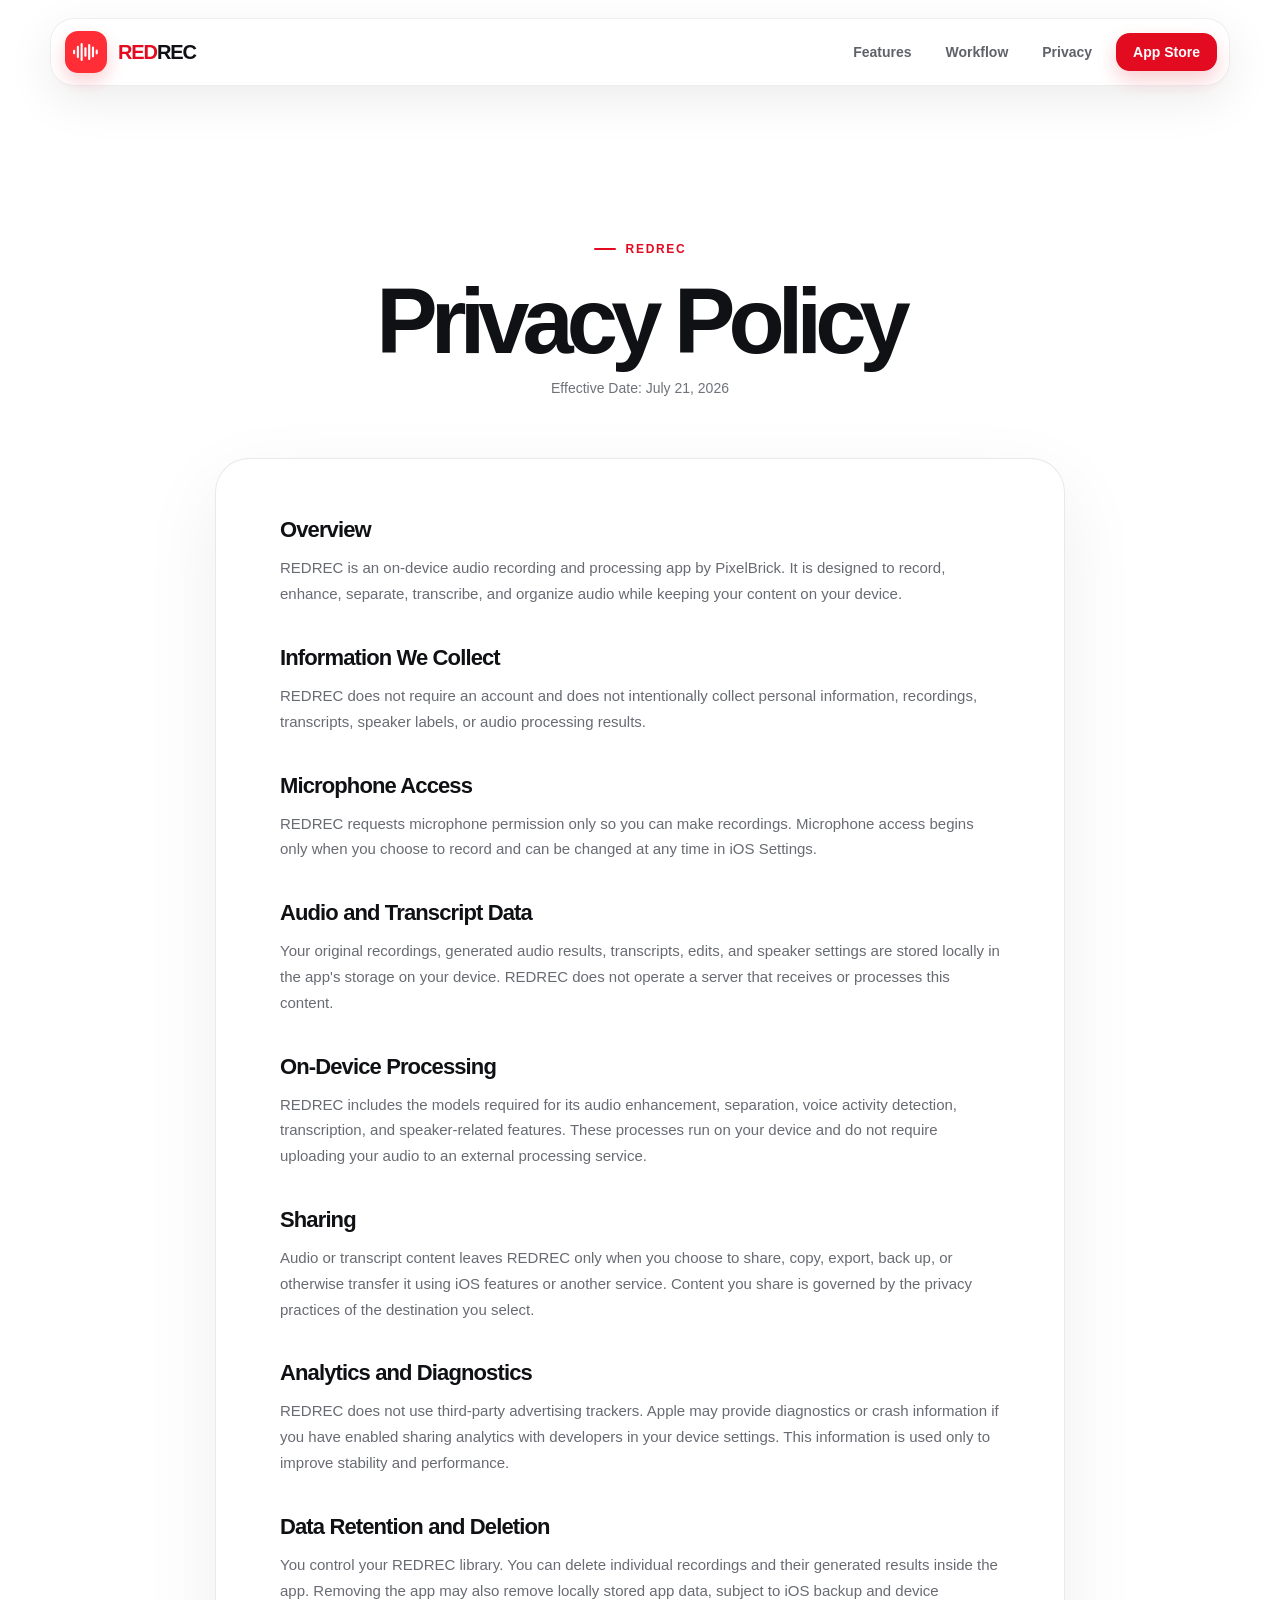
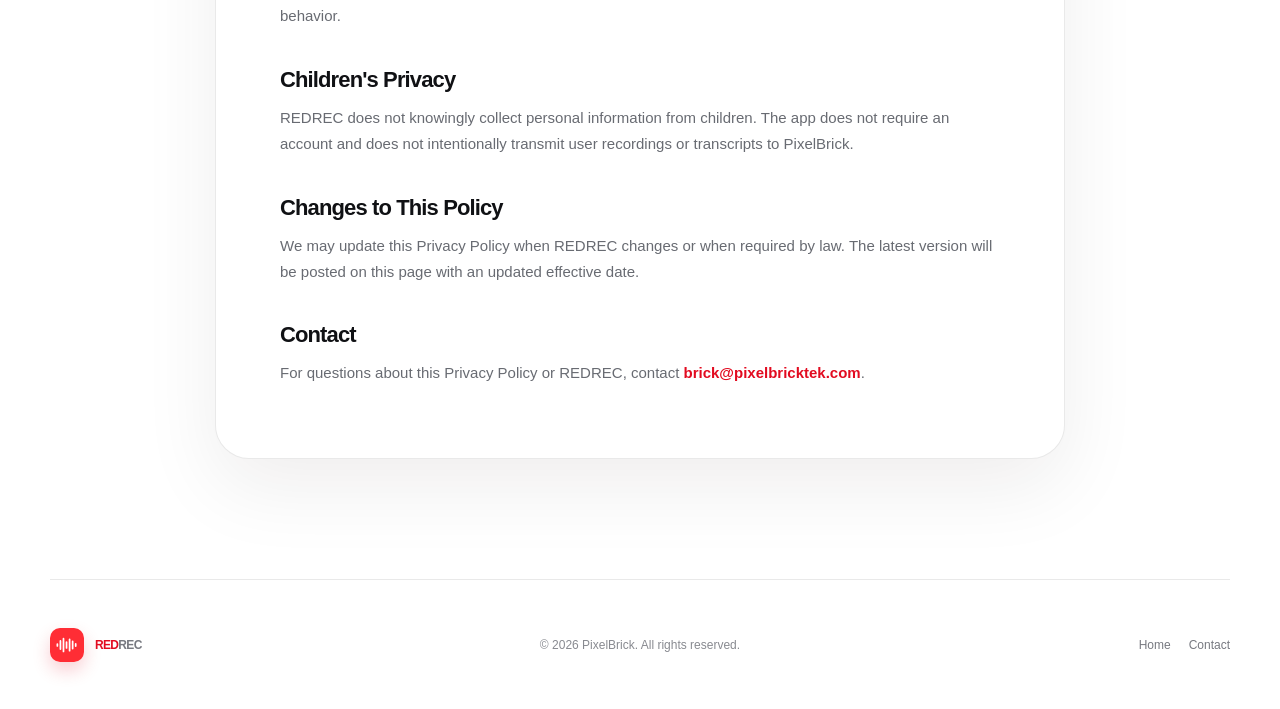
==== privacy.html @ f04cec17 "Create privacy.html" ====
<!doctype html>
<html lang="en">
<head>
  <meta charset="utf-8">
  <meta name="viewport" content="width=device-width, initial-scale=1">
  <title>Privacy Policy — REDREC</title>
  <meta name="description" content="Privacy Policy for REDREC by PixelBrick.">
  <meta name="theme-color" content="#e20b20">
  <link rel="icon" href="./redrec-icon.svg" type="image/svg+xml">
  <link rel="apple-touch-icon" href="./redrec-icon.svg">
  <link rel="stylesheet" href="./styles.css">
</head>
<body>
  <header class="site-header">
    <a class="brand" href="./index.html" aria-label="REDREC home"><img src="./redrec-icon.svg" alt=""><span><b>RED</b>REC</span></a>
    <button class="menu-toggle" type="button" data-menu-toggle aria-label="Open menu" aria-expanded="false"><i></i><i></i></button>
    <nav data-navigation aria-label="Main navigation">
      <a href="./index.html#features">Features</a><a href="./index.html#workflow">Workflow</a><a href="./privacy.html">Privacy</a><a class="nav-cta" href="./index.html#download">App Store</a>
    </nav>
  </header>

  <main class="policy-page">
    <section class="policy-hero section-frame">
      <p class="eyebrow"><span></span> REDREC</p><h1>Privacy Policy</h1><p>Effective Date: July 21, 2026</p>
    </section>
    <section class="policy-card section-frame">
      <h2>Overview</h2>
      <p>REDREC is an on-device audio recording and processing app by PixelBrick. It is designed to record, enhance, separate, transcribe, and organize audio while keeping your content on your device.</p>
      <h2>Information We Collect</h2>
      <p>REDREC does not require an account and does not intentionally collect personal information, recordings, transcripts, speaker labels, or audio processing results.</p>
      <h2>Microphone Access</h2>
      <p>REDREC requests microphone permission only so you can make recordings. Microphone access begins only when you choose to record and can be changed at any time in iOS Settings.</p>
      <h2>Audio and Transcript Data</h2>
      <p>Your original recordings, generated audio results, transcripts, edits, and speaker settings are stored locally in the app&apos;s storage on your device. REDREC does not operate a server that receives or processes this content.</p>
      <h2>On-Device Processing</h2>
      <p>REDREC includes the models required for its audio enhancement, separation, voice activity detection, transcription, and speaker-related features. These processes run on your device and do not require uploading your audio to an external processing service.</p>
      <h2>Sharing</h2>
      <p>Audio or transcript content leaves REDREC only when you choose to share, copy, export, back up, or otherwise transfer it using iOS features or another service. Content you share is governed by the privacy practices of the destination you select.</p>
      <h2>Analytics and Diagnostics</h2>
      <p>REDREC does not use third-party advertising trackers. Apple may provide diagnostics or crash information if you have enabled sharing analytics with developers in your device settings. This information is used only to improve stability and performance.</p>
      <h2>Data Retention and Deletion</h2>
      <p>You control your REDREC library. You can delete individual recordings and their generated results inside the app. Removing the app may also remove locally stored app data, subject to iOS backup and device behavior.</p>
      <h2>Children&apos;s Privacy</h2>
      <p>REDREC does not knowingly collect personal information from children. The app does not require an account and does not intentionally transmit user recordings or transcripts to PixelBrick.</p>
      <h2>Changes to This Policy</h2>
      <p>We may update this Privacy Policy when REDREC changes or when required by law. The latest version will be posted on this page with an updated effective date.</p>
      <h2>Contact</h2>
      <p>For questions about this Privacy Policy or REDREC, contact <a href="mailto:brick@pixelbricktek.com">brick@pixelbricktek.com</a>.</p>
    </section>
  </main>

  <footer class="site-footer section-frame">
    <a class="footer-brand" href="./index.html"><img src="./redrec-icon.svg" alt=""><span><b>RED</b>REC</span></a>
    <span>© 2026 PixelBrick. All rights reserved.</span>
    <div><a href="./index.html">Home</a><button type="button" data-contact-toggle>Contact</button></div>
  </footer>
  <div class="contact-popover" data-contact-popover aria-live="polite"><strong>Contact</strong><button type="button" data-copy-email>brick@pixelbricktek.com</button><span data-copy-state>Tap to copy</span></div>
  <script src="./script.js" defer></script>
</body>
</html>
---- styles.css ----
:root {
  --red: #e20b20;
  --red-bright: #f1122a;
  --red-deep: #b90618;
  --red-soft: #fff0f2;
  --ink: #101114;
  --muted: #6f7279;
  --line: rgba(16, 17, 20, 0.09);
  --surface: #f7f7f8;
  --white: #ffffff;
  --shadow: 0 30px 80px rgba(30, 14, 16, 0.13);
  --font-geist-sans: -apple-system;
  --font-geist-mono: ui-monospace;
}

* {
  box-sizing: border-box;
}

html {
  scroll-behavior: smooth;
  scroll-padding-top: 120px;
  background: var(--white);
}

body {
  margin: 0;
  min-height: 100vh;
  overflow-x: hidden;
  color: var(--ink);
  background: var(--white);
  font-family: var(--font-geist-sans), -apple-system, BlinkMacSystemFont, "Segoe UI", sans-serif;
  -webkit-font-smoothing: antialiased;
  text-rendering: optimizeLegibility;
}

button,
a {
  -webkit-tap-highlight-color: transparent;
}

button {
  font: inherit;
}

a {
  color: inherit;
}

img {
  display: block;
  max-width: 100%;
}

::selection {
  color: var(--white);
  background: var(--red);
}

:focus-visible {
  outline: 3px solid rgba(226, 11, 32, 0.28);
  outline-offset: 4px;
}

.section-frame {
  width: min(1180px, calc(100% - 48px));
  margin-inline: auto;
}

.site-header {
  position: sticky;
  top: 18px;
  z-index: 50;
  width: min(1180px, calc(100% - 48px));
  min-height: 68px;
  margin: 18px auto 0;
  padding: 10px 12px 10px 14px;
  display: flex;
  align-items: center;
  justify-content: space-between;
  gap: 24px;
  border: 1px solid rgba(16, 17, 20, 0.07);
  border-radius: 24px;
  background: rgba(255, 255, 255, 0.86);
  box-shadow: 0 14px 48px rgba(28, 16, 18, 0.08);
  backdrop-filter: blur(22px) saturate(160%);
}

.brand,
.footer-brand {
  display: inline-flex;
  align-items: center;
  gap: 11px;
  color: var(--ink);
  font-size: 20px;
  font-weight: 820;
  letter-spacing: -0.055em;
  text-decoration: none;
}

.brand img,
.footer-brand img {
  width: 42px;
  height: 42px;
  border-radius: 13px;
  box-shadow: 0 8px 18px rgba(226, 11, 32, 0.2);
}

.brand b,
.footer-brand b {
  color: var(--red);
}

.site-header nav {
  display: flex;
  align-items: center;
  gap: 4px;
}

.site-header nav a {
  padding: 11px 15px;
  color: #5f6269;
  border-radius: 14px;
  font-size: 14px;
  font-weight: 680;
  text-decoration: none;
  transition: color 180ms ease, background 180ms ease, transform 180ms ease;
}

.site-header nav a:hover {
  color: var(--ink);
  background: var(--surface);
}

.site-header nav .nav-cta {
  margin-left: 5px;
  padding-inline: 17px;
  color: var(--white);
  background: var(--red);
  box-shadow: 0 9px 20px rgba(226, 11, 32, 0.2);
}

.site-header nav .nav-cta:hover {
  color: var(--white);
  background: var(--red-deep);
  transform: translateY(-1px);
}

.menu-toggle {
  display: none;
  width: 44px;
  height: 44px;
  padding: 0;
  align-items: center;
  justify-content: center;
  flex-direction: column;
  gap: 6px;
  border: 0;
  border-radius: 14px;
  background: var(--surface);
  cursor: pointer;
}

.menu-toggle i {
  width: 18px;
  height: 2px;
  border-radius: 999px;
  background: var(--ink);
  transition: transform 180ms ease;
}

.menu-toggle.is-open i:first-child {
  transform: translateY(4px) rotate(45deg);
}

.menu-toggle.is-open i:last-child {
  transform: translateY(-4px) rotate(-45deg);
}

.hero {
  min-height: 760px;
  padding: 76px 0 58px;
  display: grid;
  grid-template-columns: minmax(0, 0.9fr) minmax(520px, 1.1fr);
  align-items: center;
  gap: 50px;
}

.hero-copy {
  position: relative;
  z-index: 2;
}

.eyebrow {
  margin: 0;
  display: flex;
  align-items: center;
  gap: 10px;
  color: var(--red);
  font-size: 12px;
  font-weight: 820;
  letter-spacing: 0.14em;
  text-transform: uppercase;
}

.eyebrow > span {
  width: 22px;
  height: 2px;
  border-radius: 999px;
  background: currentColor;
}

.hero h1 {
  max-width: 620px;
  margin: 24px 0 26px;
  font-size: clamp(61px, 7vw, 98px);
  line-height: 0.9;
  letter-spacing: -0.082em;
  font-weight: 830;
}

.hero h1 span {
  display: block;
  color: var(--red);
}

.hero-lead {
  max-width: 570px;
  margin: 0;
  color: var(--muted);
  font-size: clamp(19px, 2vw, 23px);
  line-height: 1.46;
  letter-spacing: -0.035em;
}

.hero-actions {
  margin-top: 34px;
  display: flex;
  flex-wrap: wrap;
  gap: 10px;
}

.button {
  min-height: 52px;
  padding: 0 22px;
  display: inline-flex;
  align-items: center;
  justify-content: center;
  border-radius: 16px;
  font-size: 14px;
  font-weight: 760;
  text-decoration: none;
  transition: transform 180ms ease, box-shadow 180ms ease, background 180ms ease;
}

.button:hover {
  transform: translateY(-2px);
}

.button-primary {
  color: var(--white);
  background: var(--red);
  box-shadow: 0 16px 30px rgba(226, 11, 32, 0.23);
}

.button-primary:hover {
  background: var(--red-deep);
  box-shadow: 0 18px 34px rgba(185, 6, 24, 0.26);
}

.button-quiet {
  color: var(--ink);
  border: 1px solid var(--line);
  background: var(--white);
  box-shadow: 0 10px 25px rgba(15, 11, 12, 0.05);
}

.hero-notes {
  margin-top: 26px;
  display: flex;
  align-items: center;
  flex-wrap: wrap;
  gap: 8px 18px;
  color: #85888f;
  font-size: 12px;
  font-weight: 620;
}

.hero-notes span {
  position: relative;
}

.hero-notes span:not(:last-child)::after {
  content: "";
  position: absolute;
  top: 50%;
  right: -10px;
  width: 3px;
  height: 3px;
  border-radius: 50%;
  background: #c5c6ca;
}

.hero-product {
  position: relative;
  min-height: 630px;
  display: grid;
  place-items: center;
}

.red-orbit {
  position: absolute;
  border-radius: 50%;
  pointer-events: none;
}

.red-orbit-one {
  width: 440px;
  height: 440px;
  right: -60px;
  top: 62px;
  background: var(--red);
  box-shadow: 0 35px 90px rgba(226, 11, 32, 0.22);
}

.red-orbit-two {
  width: 180px;
  height: 180px;
  left: -8px;
  bottom: 12px;
  border: 32px solid var(--red-soft);
}

.workspace-card {
  position: relative;
  z-index: 2;
  width: min(100%, 590px);
  padding: 22px;
  border: 1px solid rgba(16, 17, 20, 0.07);
  border-radius: 34px;
  background: rgba(255, 255, 255, 0.96);
  box-shadow: var(--shadow);
  transform: rotate(1.2deg);
  animation: workspace-float 7s ease-in-out infinite;
}

.workspace-topbar,
.workspace-brand,
.transcript-heading,
.wave-meta {
  display: flex;
  align-items: center;
  justify-content: space-between;
}

.workspace-brand {
  justify-content: flex-start;
  gap: 11px;
}

.workspace-brand img {
  width: 44px;
  height: 44px;
  border-radius: 13px;
}

.workspace-brand div {
  display: grid;
  gap: 2px;
}

.workspace-brand strong {
  font-size: 14px;
  letter-spacing: -0.025em;
}

.workspace-brand span {
  color: #97999f;
  font-size: 10px;
}

.processing-pill {
  min-height: 30px;
  padding: 0 11px;
  display: inline-flex;
  align-items: center;
  gap: 7px;
  color: var(--red-deep);
  border-radius: 999px;
  background: var(--red-soft);
  font-size: 10px;
  font-weight: 740;
}

.processing-pill i {
  width: 6px;
  height: 6px;
  border-radius: 50%;
  background: var(--red);
  box-shadow: 0 0 0 4px rgba(226, 11, 32, 0.09);
}

.track-tabs {
  margin: 20px -4px 14px;
  padding: 4px;
  display: flex;
  gap: 3px;
  overflow: hidden;
  border-radius: 12px;
  background: #f3f3f4;
}

.track-tabs span {
  flex: 1;
  min-width: max-content;
  padding: 8px 9px;
  color: #86888e;
  border-radius: 9px;
  text-align: center;
  font-size: 9px;
  font-weight: 680;
}

.track-tabs .active {
  color: var(--red);
  background: var(--white);
  box-shadow: 0 3px 10px rgba(21, 14, 15, 0.07);
}

.wave-panel {
  position: relative;
  padding: 18px 16px 12px;
  overflow: hidden;
  border: 1px solid #eeeeef;
  border-radius: 20px;
  background: #fafafa;
}

.wave-timeline {
  height: 116px;
  display: flex;
  align-items: center;
  gap: 4px;
}

.wave-timeline > i {
  flex: 1;
  height: var(--bar-height);
  min-height: 6px;
  border-radius: 999px;
  background: linear-gradient(180deg, var(--red-bright), var(--red-deep));
  opacity: 0.78;
  transform-origin: center;
  animation: wave-breathe 2.8s ease-in-out var(--delay) infinite alternate;
}

.play-line {
  position: absolute;
  top: 14px;
  bottom: 47px;
  left: 38%;
  width: 2px;
  border-radius: 99px;
  background: var(--red);
  box-shadow: 0 0 0 3px rgba(226, 11, 32, 0.08);
}

.wave-meta {
  margin-top: 8px;
  color: #9b9ca1;
  font-family: var(--font-geist-mono), monospace;
  font-size: 9px;
}

.wave-meta .preview-play {
  position: relative;
  width: 34px;
  height: 34px;
  padding: 0;
  display: grid;
  place-items: center;
  border: 0;
  border-radius: 50%;
  color: var(--white);
  background: var(--red);
  box-shadow: 0 8px 16px rgba(226, 11, 32, 0.2);
}

.wave-meta .preview-play i {
  width: 0;
  height: 0;
  margin-left: 2px;
  border-top: 5px solid transparent;
  border-bottom: 5px solid transparent;
  border-left: 8px solid var(--white);
}

.transcript-preview {
  margin-top: 14px;
  padding: 16px;
  border-radius: 20px;
  background: #f7f7f8;
}

.transcript-heading {
  margin-bottom: 11px;
}

.transcript-heading strong {
  font-size: 12px;
}

.transcript-heading span {
  padding: 5px 8px;
  color: var(--red);
  border-radius: 7px;
  background: var(--red-soft);
  font-size: 8px;
  font-weight: 720;
}

.speech-row {
  padding: 11px;
  display: flex;
  gap: 9px;
  border: 1px solid transparent;
  border-radius: 13px;
  background: var(--white);
}

.speech-row + .speech-row {
  margin-top: 7px;
}

.speech-row.active {
  border-color: rgba(226, 11, 32, 0.35);
  box-shadow: 0 6px 18px rgba(226, 11, 32, 0.06);
}

.speaker-dot {
  flex: 0 0 auto;
  width: 7px;
  height: 7px;
  margin-top: 3px;
  border-radius: 50%;
}

.speaker-red {
  background: var(--red);
}

.speaker-coral {
  background: #ff735f;
}

.speech-row div {
  flex: 1;
}

.speech-row small {
  display: flex;
  align-items: center;
  justify-content: space-between;
  color: #777981;
  font-size: 8px;
  font-weight: 720;
}

.speech-row time {
  color: #b0b1b5;
  font-family: var(--font-geist-mono), monospace;
  font-weight: 500;
}

.speech-row p {
  margin: 5px 0 0;
  color: #303136;
  font-size: 10px;
  line-height: 1.42;
}

.trust-strip {
  min-height: 84px;
  padding: 0 26px;
  display: flex;
  align-items: center;
  justify-content: center;
  gap: 22px;
  border-top: 1px solid var(--line);
  border-bottom: 1px solid var(--line);
  color: #777980;
  font-size: 12px;
  font-weight: 660;
  letter-spacing: 0.01em;
}

.trust-strip i {
  width: 4px;
  height: 4px;
  border-radius: 50%;
  background: var(--red);
}

.feature-section {
  padding: 140px 0 148px;
}

.section-heading {
  max-width: 760px;
  margin: 0 auto 52px;
  text-align: center;
}

.section-heading .eyebrow,
.compact-heading .eyebrow {
  justify-content: center;
}

.section-heading h2,
.pipeline-copy h2,
.privacy-copy h2,
.final-cta h2 {
  margin: 22px 0 18px;
  font-size: clamp(44px, 6vw, 72px);
  line-height: 0.98;
  letter-spacing: -0.065em;
  font-weight: 810;
}

.section-heading > p:last-child,
.pipeline-copy > p:last-child,
.privacy-copy > p,
.final-cta > p {
  margin: 0;
  color: var(--muted);
  font-size: 18px;
  line-height: 1.58;
  letter-spacing: -0.024em;
}

.feature-grid {
  display: grid;
  grid-template-columns: repeat(3, minmax(0, 1fr));
  gap: 14px;
}

.feature-card {
  position: relative;
  min-height: 292px;
  padding: 30px;
  overflow: hidden;
  border: 1px solid var(--line);
  border-radius: 28px;
  background: var(--white);
  box-shadow: 0 18px 52px rgba(24, 14, 16, 0.055);
  transition: transform 220ms ease, box-shadow 220ms ease, border-color 220ms ease;
}

.feature-card:hover {
  transform: translateY(-5px);
  border-color: rgba(226, 11, 32, 0.18);
  box-shadow: 0 26px 60px rgba(30, 14, 16, 0.09);
}

.feature-number {
  width: 44px;
  height: 44px;
  display: grid;
  place-items: center;
  color: var(--red);
  border-radius: 14px;
  background: var(--red-soft);
  font-family: var(--font-geist-mono), monospace;
  font-size: 11px;
  font-weight: 760;
}

.feature-card h3 {
  margin: 38px 0 12px;
  font-size: 24px;
  line-height: 1.06;
  letter-spacing: -0.045em;
}

.feature-card p {
  margin: 0;
  color: var(--muted);
  font-size: 15px;
  line-height: 1.55;
}

.feature-line {
  position: absolute;
  right: 0;
  bottom: 0;
  left: 0;
  height: 4px;
  background: var(--red);
  transform: scaleX(0);
  transform-origin: left;
  transition: transform 300ms ease;
}

.feature-card:hover .feature-line {
  transform: scaleX(1);
}

.pipeline-section {
  position: relative;
  overflow: hidden;
  color: var(--white);
  background: var(--red);
}

.pipeline-section::before,
.pipeline-section::after {
  content: "";
  position: absolute;
  border-radius: 50%;
  pointer-events: none;
}

.pipeline-section::before {
  width: 520px;
  height: 520px;
  top: -290px;
  right: -80px;
  border: 90px solid rgba(255, 255, 255, 0.08);
}

.pipeline-section::after {
  width: 320px;
  height: 320px;
  left: -170px;
  bottom: -180px;
  background: rgba(126, 0, 14, 0.24);
}

.pipeline-inner {
  position: relative;
  z-index: 1;
  min-height: 720px;
  padding: 118px 0;
  display: grid;
  grid-template-columns: 0.88fr 1.12fr;
  align-items: center;
  gap: 82px;
}

.eyebrow-light {
  color: rgba(255, 255, 255, 0.72);
}

.pipeline-copy h2 {
  max-width: 580px;
  color: var(--white);
}

.pipeline-copy > p:last-child {
  max-width: 530px;
  color: rgba(255, 255, 255, 0.72);
}

.pipeline-list {
  border-top: 1px solid rgba(255, 255, 255, 0.22);
}

.pipeline-list article {
  padding: 28px 0;
  display: grid;
  grid-template-columns: 56px 1fr;
  gap: 24px;
  border-bottom: 1px solid rgba(255, 255, 255, 0.22);
}

.pipeline-list article > span {
  padding-top: 5px;
  color: rgba(255, 255, 255, 0.55);
  font-family: var(--font-geist-mono), monospace;
  font-size: 12px;
}

.pipeline-list h3 {
  margin: 0 0 8px;
  font-size: 24px;
  letter-spacing: -0.04em;
}

.pipeline-list p {
  margin: 0;
  color: rgba(255, 255, 255, 0.72);
  font-size: 14px;
  line-height: 1.55;
}

.privacy-section {
  min-height: 760px;
  padding: 120px 0;
  display: grid;
  grid-template-columns: 1.05fr 0.95fr;
  align-items: center;
  gap: 86px;
}

.privacy-visual {
  position: relative;
  min-height: 510px;
  display: grid;
  place-items: center;
}

.privacy-ring {
  position: absolute;
  border-radius: 50%;
}

.privacy-ring-one {
  width: 440px;
  height: 440px;
  border: 1px solid rgba(226, 11, 32, 0.16);
}

.privacy-ring-two {
  width: 320px;
  height: 320px;
  border: 44px solid var(--red-soft);
  animation: ring-pulse 5s ease-in-out infinite;
}

.privacy-core {
  position: relative;
  z-index: 2;
  width: 154px;
  height: 154px;
  padding: 15px;
  border-radius: 42px;
  background: var(--white);
  box-shadow: 0 30px 70px rgba(226, 11, 32, 0.19);
}

.privacy-core img {
  width: 100%;
  height: 100%;
  border-radius: 31px;
}

.privacy-label {
  position: absolute;
  z-index: 3;
  min-height: 38px;
  padding: 0 14px;
  display: inline-flex;
  align-items: center;
  color: var(--ink);
  border: 1px solid var(--line);
  border-radius: 13px;
  background: rgba(255, 255, 255, 0.92);
  box-shadow: 0 14px 32px rgba(31, 18, 20, 0.08);
  font-size: 11px;
  font-weight: 720;
  backdrop-filter: blur(12px);
}

.label-models {
  top: 60px;
  right: 26px;
}

.label-local {
  bottom: 72px;
  right: 54px;
}

.label-account {
  top: 174px;
  left: 10px;
}

.privacy-copy h2 {
  max-width: 520px;
}

.privacy-copy > p {
  max-width: 560px;
}

.text-link {
  margin-top: 28px;
  display: inline-flex;
  align-items: center;
  gap: 9px;
  color: var(--red);
  font-size: 14px;
  font-weight: 760;
  text-decoration: none;
}

.text-link span {
  font-size: 18px;
  transition: transform 180ms ease;
}

.text-link:hover span {
  transform: translateX(4px);
}

.result-section {
  padding: 120px 0 150px;
}

.compact-heading {
  max-width: 820px;
}

.result-stack {
  max-width: 920px;
  margin: 0 auto;
  border-top: 1px solid var(--line);
}

.result-row {
  min-height: 92px;
  padding: 18px 4px;
  display: grid;
  grid-template-columns: 48px minmax(140px, 0.55fr) 1fr 28px;
  align-items: center;
  gap: 18px;
  border-bottom: 1px solid var(--line);
  transition: padding 180ms ease, background 180ms ease;
}

.result-row:hover {
  padding-inline: 14px;
  background: #fcfcfc;
}

.result-icon {
  width: 42px;
  height: 42px;
  display: flex;
  align-items: center;
  justify-content: center;
  border-radius: 14px;
  background: var(--red-soft);
}

.result-icon i {
  width: 20px;
  height: 2px;
  border-radius: 99px;
  background: var(--red);
  box-shadow: -6px -6px 0 -0.4px var(--red), 6px 6px 0 -0.4px var(--red);
}

.result-icon-2 i { box-shadow: -6px -4px 0 -0.4px var(--red), 6px 4px 0 -0.4px var(--red); }
.result-icon-3 i { box-shadow: -5px -8px 0 -0.4px var(--red), 5px 8px 0 -0.4px var(--red); }
.result-icon-4 i { box-shadow: -7px -3px 0 -0.4px var(--red), 7px 3px 0 -0.4px var(--red); }
.result-icon-5 i { box-shadow: -4px -7px 0 -0.4px var(--red), 4px 7px 0 -0.4px var(--red); }

.result-row strong {
  font-size: 16px;
  letter-spacing: -0.025em;
}

.result-row p {
  margin: 0;
  color: var(--muted);
  font-size: 14px;
}

.result-arrow {
  color: var(--red);
  font-size: 18px;
}

.final-cta {
  position: relative;
  min-height: 600px;
  margin-bottom: 70px;
  padding: 86px 24px;
  display: flex;
  align-items: center;
  justify-content: center;
  flex-direction: column;
  overflow: hidden;
  border-radius: 44px;
  text-align: center;
  background:
    radial-gradient(circle at 50% -10%, rgba(226, 11, 32, 0.11), transparent 42%),
    #f7f7f8;
}

.final-cta::before,
.final-cta::after {
  content: "";
  position: absolute;
  border-radius: 50%;
}

.final-cta::before {
  width: 270px;
  height: 270px;
  top: -160px;
  right: 3%;
  border: 52px solid var(--red-soft);
}

.final-cta::after {
  width: 160px;
  height: 160px;
  left: 4%;
  bottom: -96px;
  background: var(--red);
}

.cta-icon {
  position: relative;
  z-index: 2;
  width: 94px;
  height: 94px;
  margin-bottom: 26px;
  padding: 9px;
  border-radius: 29px;
  background: var(--white);
  box-shadow: 0 20px 45px rgba(226, 11, 32, 0.18);
}

.cta-icon img {
  width: 100%;
  height: 100%;
  border-radius: 22px;
}

.final-cta .eyebrow,
.final-cta h2,
.final-cta > p,
.final-cta .button {
  position: relative;
  z-index: 2;
}

.final-cta .eyebrow {
  justify-content: center;
}

.final-cta h2 {
  margin-bottom: 16px;
}

.final-cta > p {
  margin-bottom: 28px;
  font-size: 16px;
}

.site-footer {
  min-height: 130px;
  padding: 30px 0;
  display: grid;
  grid-template-columns: 1fr auto 1fr;
  align-items: center;
  gap: 28px;
  border-top: 1px solid var(--line);
  color: #888a90;
  font-size: 12px;
}

.footer-brand {
  justify-self: start;
  font-size: 16px;
}

.footer-brand img {
  width: 34px;
  height: 34px;
  border-radius: 10px;
}

.site-footer > div {
  justify-self: end;
  display: flex;
  align-items: center;
  gap: 18px;
}

.site-footer a,
.site-footer button {
  padding: 0;
  color: #777980;
  border: 0;
  background: transparent;
  font-size: 12px;
  text-decoration: none;
  cursor: pointer;
}

.site-footer a:hover,
.site-footer button:hover {
  color: var(--red);
}

.contact-popover {
  position: fixed;
  right: 24px;
  bottom: 24px;
  z-index: 60;
  width: min(300px, calc(100vw - 48px));
  padding: 18px;
  display: grid;
  gap: 8px;
  border: 1px solid var(--line);
  border-radius: 18px;
  background: rgba(255, 255, 255, 0.94);
  box-shadow: 0 22px 60px rgba(23, 12, 14, 0.17);
  backdrop-filter: blur(20px);
  opacity: 0;
  pointer-events: none;
  transform: translateY(12px) scale(0.98);
  transition: opacity 180ms ease, transform 180ms ease;
}

.contact-popover.is-visible {
  opacity: 1;
  pointer-events: auto;
  transform: translateY(0) scale(1);
}

.contact-popover strong {
  font-size: 13px;
}

.contact-popover button {
  padding: 0;
  color: var(--red);
  border: 0;
  background: transparent;
  text-align: left;
  font-size: 13px;
  font-weight: 680;
  cursor: pointer;
}

.contact-popover span {
  color: #a0a1a6;
  font-size: 10px;
}

.policy-page {
  padding: 88px 0 120px;
}

.policy-hero {
  padding: 68px 0 62px;
  text-align: center;
}

.policy-hero .eyebrow {
  justify-content: center;
}

.policy-hero h1 {
  margin: 22px 0 16px;
  font-size: clamp(54px, 8vw, 92px);
  line-height: 0.94;
  letter-spacing: -0.075em;
}

.policy-hero > p:last-child {
  margin: 0;
  color: var(--muted);
  font-size: 14px;
}

.policy-card {
  max-width: 850px;
  padding: 58px 64px;
  border: 1px solid var(--line);
  border-radius: 34px;
  background: var(--white);
  box-shadow: 0 28px 80px rgba(26, 14, 16, 0.07);
}

.policy-card h2 {
  margin: 38px 0 12px;
  font-size: 22px;
  letter-spacing: -0.04em;
}

.policy-card h2:first-child {
  margin-top: 0;
}

.policy-card p {
  margin: 0 0 14px;
  color: #686b72;
  font-size: 15px;
  line-height: 1.72;
}

.policy-card a {
  color: var(--red);
  font-weight: 650;
  text-decoration: none;
}

@keyframes workspace-float {
  0%, 100% { transform: rotate(1.2deg) translateY(0); }
  50% { transform: rotate(0.2deg) translateY(-10px); }
}

@keyframes wave-breathe {
  from { transform: scaleY(0.88); opacity: 0.65; }
  to { transform: scaleY(1.06); opacity: 0.92; }
}

@keyframes ring-pulse {
  0%, 100% { transform: scale(1); opacity: 1; }
  50% { transform: scale(1.045); opacity: 0.72; }
}

@media (max-width: 1060px) {
  .hero {
    min-height: auto;
    padding-top: 92px;
    grid-template-columns: 1fr;
    gap: 36px;
  }

  .hero-copy {
    max-width: 780px;
  }

  .hero h1 {
    max-width: 790px;
  }

  .hero-product {
    min-height: 640px;
  }

  .workspace-card {
    width: min(90%, 650px);
  }

  .feature-grid {
    grid-template-columns: repeat(2, minmax(0, 1fr));
  }

  .pipeline-inner {
    grid-template-columns: 1fr;
    gap: 58px;
  }

  .pipeline-copy {
    max-width: 760px;
  }

  .privacy-section {
    gap: 48px;
  }
}

@media (max-width: 760px) {
  .section-frame,
  .site-header {
    width: min(100% - 28px, 1180px);
  }

  .site-header {
    top: 10px;
    min-height: 62px;
    margin-top: 10px;
    border-radius: 20px;
  }

  .brand img {
    width: 38px;
    height: 38px;
    border-radius: 12px;
  }

  .menu-toggle {
    display: flex;
  }

  .site-header nav {
    position: absolute;
    top: calc(100% + 8px);
    right: 0;
    left: 0;
    padding: 8px;
    display: grid;
    border: 1px solid var(--line);
    border-radius: 18px;
    background: rgba(255, 255, 255, 0.97);
    box-shadow: 0 18px 50px rgba(28, 16, 18, 0.12);
    backdrop-filter: blur(18px);
    opacity: 0;
    pointer-events: none;
    transform: translateY(-8px);
    transition: opacity 180ms ease, transform 180ms ease;
  }

  .site-header nav.is-open {
    opacity: 1;
    pointer-events: auto;
    transform: translateY(0);
  }

  .site-header nav a {
    padding: 13px 14px;
  }

  .site-header nav .nav-cta {
    margin: 4px 0 0;
    text-align: center;
  }

  .hero {
    padding: 76px 0 36px;
  }

  .hero h1 {
    font-size: clamp(55px, 16vw, 78px);
  }

  .hero-product {
    min-height: 570px;
  }

  .workspace-card {
    width: 100%;
    padding: 17px;
    border-radius: 27px;
    transform: none;
    animation: none;
  }

  .red-orbit-one {
    width: 330px;
    height: 330px;
    top: 80px;
    right: -120px;
  }

  .red-orbit-two {
    left: -82px;
  }

  .track-tabs {
    overflow-x: auto;
    scrollbar-width: none;
  }

  .track-tabs span {
    flex: 0 0 auto;
  }

  .wave-timeline {
    height: 100px;
    gap: 3px;
  }

  .trust-strip {
    min-height: 100px;
    padding-block: 24px;
    flex-wrap: wrap;
    gap: 12px 18px;
  }

  .feature-section,
  .result-section {
    padding: 100px 0;
  }

  .feature-grid {
    grid-template-columns: 1fr;
  }

  .feature-card {
    min-height: 250px;
  }

  .pipeline-inner {
    min-height: 0;
    padding: 90px 0;
  }

  .privacy-section {
    min-height: 0;
    padding: 92px 0 105px;
    grid-template-columns: 1fr;
    gap: 36px;
  }

  .privacy-visual {
    min-height: 460px;
    order: 2;
  }

  .privacy-copy {
    order: 1;
  }

  .result-row {
    grid-template-columns: 48px 1fr 24px;
  }

  .result-row p {
    display: none;
  }

  .final-cta {
    min-height: 560px;
    margin-bottom: 48px;
    border-radius: 32px;
  }

  .site-footer {
    padding: 34px 0;
    grid-template-columns: 1fr;
    justify-items: center;
    text-align: center;
  }

  .footer-brand,
  .site-footer > div {
    justify-self: center;
  }

  .policy-page {
    padding-top: 54px;
  }

  .policy-card {
    padding: 40px 28px;
    border-radius: 26px;
  }
}

@media (max-width: 480px) {
  .hero h1 {
    font-size: clamp(51px, 16vw, 68px);
  }

  .hero-lead {
    font-size: 18px;
  }

  .hero-actions,
  .hero-actions .button {
    width: 100%;
  }

  .hero-product {
    min-height: 530px;
  }

  .workspace-topbar {
    align-items: flex-start;
    gap: 8px;
  }

  .processing-pill {
    padding-inline: 9px;
  }

  .workspace-brand img {
    width: 39px;
    height: 39px;
  }

  .wave-panel {
    padding-inline: 11px;
  }

  .wave-timeline {
    gap: 2px;
  }

  .speech-row p {
    font-size: 9px;
  }

  .section-heading h2,
  .pipeline-copy h2,
  .privacy-copy h2,
  .final-cta h2 {
    font-size: 43px;
  }

  .privacy-visual {
    min-height: 390px;
  }

  .privacy-ring-one {
    width: 340px;
    height: 340px;
  }

  .privacy-ring-two {
    width: 250px;
    height: 250px;
    border-width: 34px;
  }

  .privacy-core {
    width: 126px;
    height: 126px;
    border-radius: 35px;
  }

  .label-models {
    top: 34px;
    right: 0;
  }

  .label-account {
    top: 142px;
    left: 0;
  }

  .label-local {
    right: 24px;
    bottom: 40px;
  }

  .result-row {
    gap: 12px;
  }

  .final-cta {
    padding-inline: 18px;
  }
}

@media (prefers-reduced-motion: reduce) {
  html {
    scroll-behavior: auto;
  }

  *,
  *::before,
  *::after {
    animation-duration: 0.01ms !important;
    animation-iteration-count: 1 !important;
    scroll-behavior: auto !important;
    transition-duration: 0.01ms !important;
  }
}
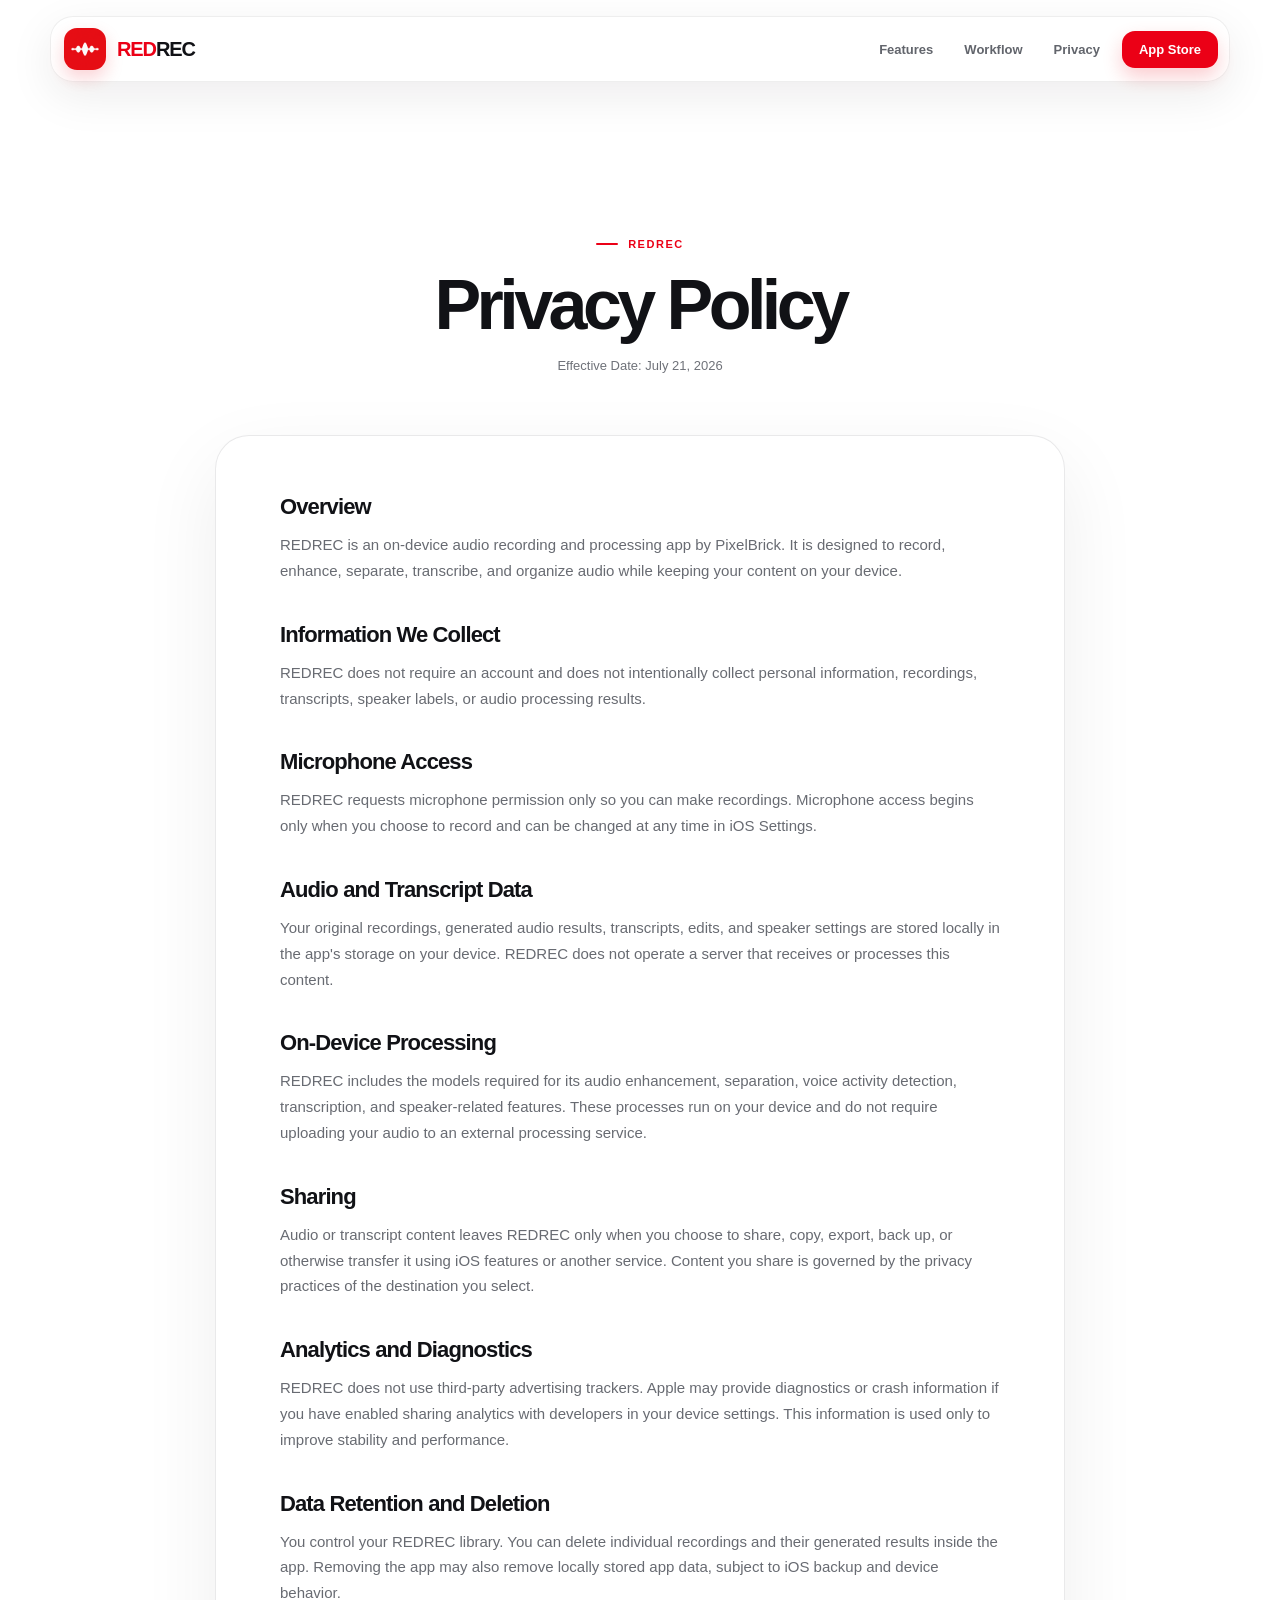
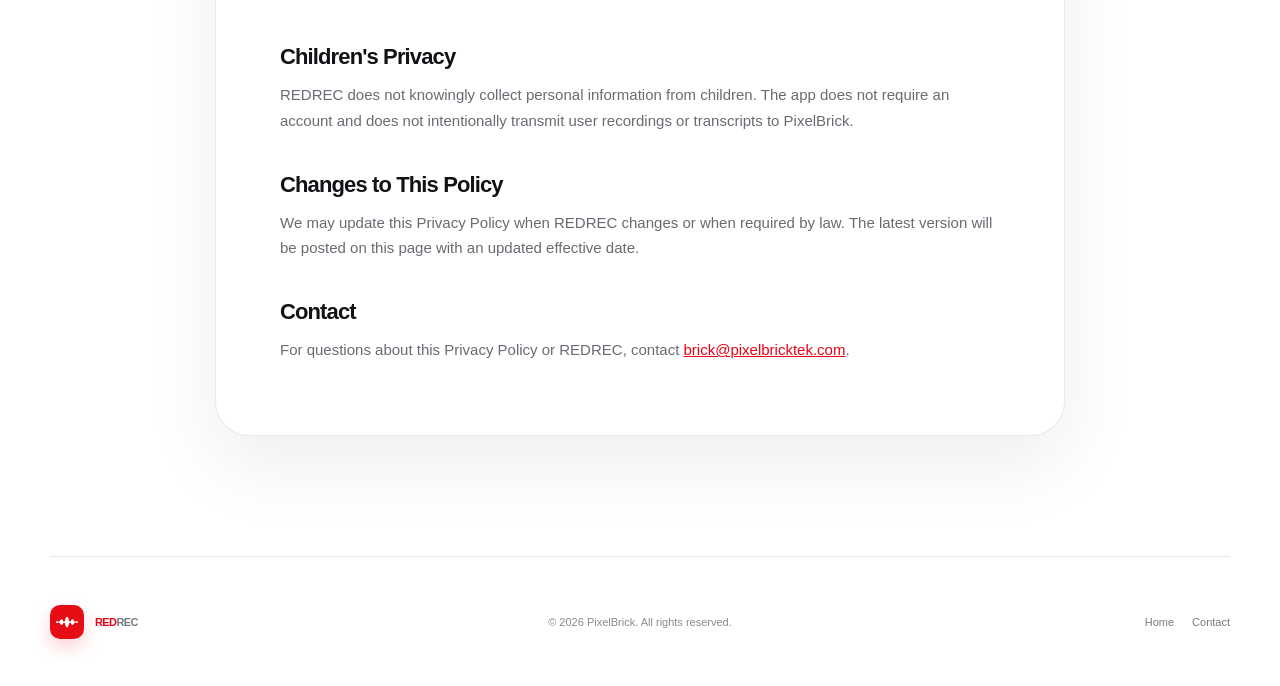
==== commit 6a2cc5a0: "Refresh site with real REDREC app screens" ====
--- a/privacy.html
+++ b/privacy.html
@@ -6,13 +6,13 @@
   <title>Privacy Policy — REDREC</title>
   <meta name="description" content="Privacy Policy for REDREC by PixelBrick.">
   <meta name="theme-color" content="#e20b20">
-  <link rel="icon" href="./redrec-icon.svg" type="image/svg+xml">
-  <link rel="apple-touch-icon" href="./redrec-icon.svg">
+  <link rel="icon" href="./assets/app-icon.png" type="image/png">
+  <link rel="apple-touch-icon" href="./assets/apple-touch-icon.png">
   <link rel="stylesheet" href="./styles.css">
 </head>
 <body>
   <header class="site-header">
-    <a class="brand" href="./index.html" aria-label="REDREC home"><img src="./redrec-icon.svg" alt=""><span><b>RED</b>REC</span></a>
+    <a class="brand" href="./index.html" aria-label="REDREC home"><img src="./assets/app-icon.png" alt=""><span><b>RED</b>REC</span></a>
     <button class="menu-toggle" type="button" data-menu-toggle aria-label="Open menu" aria-expanded="false"><i></i><i></i></button>
     <nav data-navigation aria-label="Main navigation">
       <a href="./index.html#features">Features</a><a href="./index.html#workflow">Workflow</a><a href="./privacy.html">Privacy</a><a class="nav-cta" href="./index.html#download">App Store</a>
@@ -50,7 +50,7 @@
   </main>
 
   <footer class="site-footer section-frame">
-    <a class="footer-brand" href="./index.html"><img src="./redrec-icon.svg" alt=""><span><b>RED</b>REC</span></a>
+    <a class="footer-brand" href="./index.html"><img src="./assets/app-icon.png" alt=""><span><b>RED</b>REC</span></a>
     <span>© 2026 PixelBrick. All rights reserved.</span>
     <div><a href="./index.html">Home</a><button type="button" data-contact-toggle>Contact</button></div>
   </footer>
--- a/styles.css
+++ b/styles.css
@@ -1,66 +1,43 @@
 :root {
-  --red: #e20b20;
-  --red-bright: #f1122a;
-  --red-deep: #b90618;
+  --red: #eb0016;
+  --red-dark: #bf0012;
   --red-soft: #fff0f2;
-  --ink: #101114;
+  --ink: #111216;
   --muted: #6f7279;
-  --line: rgba(16, 17, 20, 0.09);
-  --surface: #f7f7f8;
-  --white: #ffffff;
-  --shadow: 0 30px 80px rgba(30, 14, 16, 0.13);
-  --font-geist-sans: -apple-system;
-  --font-geist-mono: ui-monospace;
-}
-
-* {
-  box-sizing: border-box;
-}
+  --line: rgba(17, 18, 22, 0.09);
+  --surface: #f6f6f7;
+  --white: #fff;
+  --shadow: 0 30px 80px rgba(23, 13, 15, 0.12);
+  --font: -apple-system, BlinkMacSystemFont, "Segoe UI", sans-serif;
+}
+
+* { box-sizing: border-box; }
 
 html {
   scroll-behavior: smooth;
-  scroll-padding-top: 120px;
+  scroll-padding-top: 112px;
   background: var(--white);
 }
 
 body {
   margin: 0;
-  min-height: 100vh;
+  min-width: 320px;
   overflow-x: hidden;
   color: var(--ink);
   background: var(--white);
-  font-family: var(--font-geist-sans), -apple-system, BlinkMacSystemFont, "Segoe UI", sans-serif;
+  font-family: var(--font);
   -webkit-font-smoothing: antialiased;
   text-rendering: optimizeLegibility;
 }
 
-button,
-a {
-  -webkit-tap-highlight-color: transparent;
-}
-
-button {
-  font: inherit;
-}
-
-a {
-  color: inherit;
-}
-
-img {
-  display: block;
-  max-width: 100%;
-}
-
-::selection {
-  color: var(--white);
-  background: var(--red);
-}
-
-:focus-visible {
-  outline: 3px solid rgba(226, 11, 32, 0.28);
-  outline-offset: 4px;
-}
+button, a { -webkit-tap-highlight-color: transparent; }
+button { font: inherit; }
+a { color: inherit; }
+img { display: block; max-width: 100%; }
+[hidden] { display: none !important; }
+
+::selection { color: var(--white); background: var(--red); }
+:focus-visible { outline: 3px solid rgba(235, 0, 22, 0.24); outline-offset: 4px; }
 
 .section-frame {
   width: min(1180px, calc(100% - 48px));
@@ -69,82 +46,63 @@
 
 .site-header {
   position: sticky;
-  top: 18px;
-  z-index: 50;
+  top: 16px;
+  z-index: 80;
   width: min(1180px, calc(100% - 48px));
-  min-height: 68px;
-  margin: 18px auto 0;
-  padding: 10px 12px 10px 14px;
+  min-height: 66px;
+  margin: 16px auto 0;
+  padding: 9px 11px 9px 13px;
   display: flex;
   align-items: center;
   justify-content: space-between;
   gap: 24px;
-  border: 1px solid rgba(16, 17, 20, 0.07);
-  border-radius: 24px;
-  background: rgba(255, 255, 255, 0.86);
-  box-shadow: 0 14px 48px rgba(28, 16, 18, 0.08);
+  border: 1px solid rgba(17, 18, 22, 0.07);
+  border-radius: 23px;
+  background: rgba(255, 255, 255, 0.88);
+  box-shadow: 0 14px 45px rgba(31, 18, 20, 0.08);
   backdrop-filter: blur(22px) saturate(160%);
 }
 
-.brand,
-.footer-brand {
+.brand, .footer-brand {
   display: inline-flex;
   align-items: center;
   gap: 11px;
   color: var(--ink);
   font-size: 20px;
-  font-weight: 820;
+  font-weight: 830;
   letter-spacing: -0.055em;
   text-decoration: none;
 }
 
-.brand img,
-.footer-brand img {
+.brand img, .footer-brand img {
   width: 42px;
   height: 42px;
   border-radius: 13px;
-  box-shadow: 0 8px 18px rgba(226, 11, 32, 0.2);
-}
-
-.brand b,
-.footer-brand b {
-  color: var(--red);
-}
-
-.site-header nav {
-  display: flex;
-  align-items: center;
-  gap: 4px;
-}
-
+  box-shadow: 0 8px 18px rgba(235, 0, 22, 0.18);
+}
+
+.brand b, .footer-brand b { color: var(--red); }
+
+.site-header nav { display: flex; align-items: center; gap: 3px; }
 .site-header nav a {
-  padding: 11px 15px;
-  color: #5f6269;
-  border-radius: 14px;
-  font-size: 14px;
+  padding: 11px 14px;
+  color: #62656c;
+  border-radius: 13px;
+  font-size: 13px;
   font-weight: 680;
   text-decoration: none;
   transition: color 180ms ease, background 180ms ease, transform 180ms ease;
 }
 
-.site-header nav a:hover {
-  color: var(--ink);
-  background: var(--surface);
-}
-
+.site-header nav a:hover { color: var(--ink); background: var(--surface); }
 .site-header nav .nav-cta {
   margin-left: 5px;
   padding-inline: 17px;
   color: var(--white);
   background: var(--red);
-  box-shadow: 0 9px 20px rgba(226, 11, 32, 0.2);
-}
-
-.site-header nav .nav-cta:hover {
-  color: var(--white);
-  background: var(--red-deep);
-  transform: translateY(-1px);
-}
+  box-shadow: 0 9px 20px rgba(235, 0, 22, 0.2);
+}
+.site-header nav .nav-cta:hover { color: var(--white); background: var(--red-dark); transform: translateY(-1px); }
 
 .menu-toggle {
   display: none;
@@ -160,36 +118,9 @@
   background: var(--surface);
   cursor: pointer;
 }
-
-.menu-toggle i {
-  width: 18px;
-  height: 2px;
-  border-radius: 999px;
-  background: var(--ink);
-  transition: transform 180ms ease;
-}
-
-.menu-toggle.is-open i:first-child {
-  transform: translateY(4px) rotate(45deg);
-}
-
-.menu-toggle.is-open i:last-child {
-  transform: translateY(-4px) rotate(-45deg);
-}
-
-.hero {
-  min-height: 760px;
-  padding: 76px 0 58px;
-  display: grid;
-  grid-template-columns: minmax(0, 0.9fr) minmax(520px, 1.1fr);
-  align-items: center;
-  gap: 50px;
-}
-
-.hero-copy {
-  position: relative;
-  z-index: 2;
-}
+.menu-toggle i { width: 18px; height: 2px; border-radius: 99px; background: var(--ink); transition: transform 180ms ease; }
+.menu-toggle.is-open i:first-child { transform: translateY(4px) rotate(45deg); }
+.menu-toggle.is-open i:last-child { transform: translateY(-4px) rotate(-45deg); }
 
 .eyebrow {
   margin: 0;
@@ -197,49 +128,42 @@
   align-items: center;
   gap: 10px;
   color: var(--red);
-  font-size: 12px;
+  font-size: 11px;
   font-weight: 820;
   letter-spacing: 0.14em;
   text-transform: uppercase;
 }
-
-.eyebrow > span {
-  width: 22px;
-  height: 2px;
-  border-radius: 999px;
-  background: currentColor;
-}
-
+.eyebrow > span { width: 22px; height: 2px; border-radius: 99px; background: currentColor; }
+.eyebrow-light { color: rgba(255, 255, 255, 0.73); }
+
+.hero {
+  min-height: 780px;
+  padding: 70px 0 78px;
+  display: grid;
+  grid-template-columns: minmax(0, 0.88fr) minmax(540px, 1.12fr);
+  align-items: center;
+  gap: 58px;
+}
+
+.hero-copy { position: relative; z-index: 3; }
 .hero h1 {
-  max-width: 620px;
+  max-width: 700px;
   margin: 24px 0 26px;
-  font-size: clamp(61px, 7vw, 98px);
-  line-height: 0.9;
-  letter-spacing: -0.082em;
-  font-weight: 830;
-}
-
-.hero h1 span {
-  display: block;
-  color: var(--red);
-}
-
+  font-size: clamp(60px, 6.6vw, 92px);
+  line-height: 0.91;
+  letter-spacing: -0.078em;
+  font-weight: 835;
+}
+.hero h1 em { color: var(--red); font-style: normal; }
 .hero-lead {
-  max-width: 570px;
+  max-width: 590px;
   margin: 0;
   color: var(--muted);
-  font-size: clamp(19px, 2vw, 23px);
-  line-height: 1.46;
-  letter-spacing: -0.035em;
-}
-
-.hero-actions {
-  margin-top: 34px;
-  display: flex;
-  flex-wrap: wrap;
-  gap: 10px;
-}
-
+  font-size: clamp(18px, 2vw, 22px);
+  line-height: 1.5;
+  letter-spacing: -0.03em;
+}
+.hero-actions { margin-top: 34px; display: flex; flex-wrap: wrap; gap: 10px; }
 .button {
   min-height: 52px;
   padding: 0 22px;
@@ -252,1298 +176,360 @@
   text-decoration: none;
   transition: transform 180ms ease, box-shadow 180ms ease, background 180ms ease;
 }
-
-.button:hover {
-  transform: translateY(-2px);
-}
-
-.button-primary {
-  color: var(--white);
-  background: var(--red);
-  box-shadow: 0 16px 30px rgba(226, 11, 32, 0.23);
-}
-
-.button-primary:hover {
-  background: var(--red-deep);
-  box-shadow: 0 18px 34px rgba(185, 6, 24, 0.26);
-}
-
-.button-quiet {
-  color: var(--ink);
-  border: 1px solid var(--line);
-  background: var(--white);
-  box-shadow: 0 10px 25px rgba(15, 11, 12, 0.05);
-}
-
-.hero-notes {
-  margin-top: 26px;
+.button:hover { transform: translateY(-2px); }
+.button-primary { color: var(--white); background: var(--red); box-shadow: 0 16px 32px rgba(235, 0, 22, 0.22); }
+.button-primary:hover { background: var(--red-dark); box-shadow: 0 18px 38px rgba(191, 0, 18, 0.26); }
+.button-secondary { color: var(--ink); border: 1px solid var(--line); background: var(--white); box-shadow: 0 10px 25px rgba(15, 11, 12, 0.05); }
+
+.hero-points {
+  margin: 25px 0 0;
+  padding: 0;
   display: flex;
-  align-items: center;
   flex-wrap: wrap;
-  gap: 8px 18px;
+  gap: 8px 21px;
+  list-style: none;
   color: #85888f;
-  font-size: 12px;
-  font-weight: 620;
-}
-
-.hero-notes span {
-  position: relative;
-}
-
-.hero-notes span:not(:last-child)::after {
-  content: "";
+  font-size: 11px;
+  font-weight: 650;
+}
+.hero-points li { position: relative; }
+.hero-points li:not(:last-child)::after { content: ""; position: absolute; top: 50%; right: -12px; width: 3px; height: 3px; border-radius: 50%; background: #c9cacf; }
+
+.hero-visual { position: relative; min-height: 660px; }
+.hero-halo {
   position: absolute;
-  top: 50%;
-  right: -10px;
-  width: 3px;
-  height: 3px;
-  border-radius: 50%;
-  background: #c5c6ca;
-}
-
-.hero-product {
-  position: relative;
-  min-height: 630px;
-  display: grid;
-  place-items: center;
-}
-
-.red-orbit {
-  position: absolute;
-  border-radius: 50%;
-  pointer-events: none;
-}
-
-.red-orbit-one {
-  width: 440px;
-  height: 440px;
-  right: -60px;
-  top: 62px;
-  background: var(--red);
-  box-shadow: 0 35px 90px rgba(226, 11, 32, 0.22);
-}
-
-.red-orbit-two {
-  width: 180px;
-  height: 180px;
-  left: -8px;
-  bottom: 12px;
-  border: 32px solid var(--red-soft);
-}
-
-.workspace-card {
-  position: relative;
-  z-index: 2;
-  width: min(100%, 590px);
-  padding: 22px;
-  border: 1px solid rgba(16, 17, 20, 0.07);
-  border-radius: 34px;
-  background: rgba(255, 255, 255, 0.96);
-  box-shadow: var(--shadow);
-  transform: rotate(1.2deg);
-  animation: workspace-float 7s ease-in-out infinite;
-}
-
-.workspace-topbar,
-.workspace-brand,
-.transcript-heading,
-.wave-meta {
-  display: flex;
-  align-items: center;
-  justify-content: space-between;
-}
-
-.workspace-brand {
-  justify-content: flex-start;
-  gap: 11px;
-}
-
-.workspace-brand img {
-  width: 44px;
-  height: 44px;
-  border-radius: 13px;
-}
-
-.workspace-brand div {
-  display: grid;
-  gap: 2px;
-}
-
-.workspace-brand strong {
-  font-size: 14px;
-  letter-spacing: -0.025em;
-}
-
-.workspace-brand span {
-  color: #97999f;
-  font-size: 10px;
-}
-
-.processing-pill {
-  min-height: 30px;
-  padding: 0 11px;
-  display: inline-flex;
-  align-items: center;
-  gap: 7px;
-  color: var(--red-deep);
-  border-radius: 999px;
-  background: var(--red-soft);
-  font-size: 10px;
-  font-weight: 740;
-}
-
-.processing-pill i {
-  width: 6px;
-  height: 6px;
+  width: 510px;
+  height: 510px;
+  top: 70px;
+  right: -80px;
   border-radius: 50%;
   background: var(--red);
-  box-shadow: 0 0 0 4px rgba(226, 11, 32, 0.09);
-}
-
-.track-tabs {
-  margin: 20px -4px 14px;
-  padding: 4px;
+  box-shadow: 0 45px 100px rgba(235, 0, 22, 0.19);
+}
+.hero-halo::before { content: ""; position: absolute; width: 170px; height: 170px; left: -100px; bottom: -60px; border: 30px solid var(--red-soft); border-radius: 50%; }
+
+.device {
+  position: absolute;
+  z-index: 2;
+  margin: 0;
+  overflow: hidden;
+  border: 8px solid #17181c;
+  background: #fff;
+  box-shadow: var(--shadow);
+}
+.device img { width: 100%; height: 100%; object-fit: cover; }
+.device-ipad { width: 520px; aspect-ratio: 3 / 4; top: 15px; right: 5px; border-radius: 34px; transform: rotate(1.2deg); }
+.device-iphone { width: 220px; aspect-ratio: 1320 / 2868; left: -12px; bottom: -12px; border-width: 6px; border-radius: 38px; transform: rotate(-3.2deg); }
+.hero-icon {
+  position: absolute;
+  z-index: 4;
+  width: 86px;
+  height: 86px;
+  right: -18px;
+  bottom: 45px;
+  padding: 6px;
+  border-radius: 28px;
+  background: #fff;
+  box-shadow: 0 24px 55px rgba(29, 13, 16, 0.2);
+}
+.hero-icon img { border-radius: 23px; }
+
+.principles {
+  min-height: 82px;
+  padding: 0 28px;
   display: flex;
-  gap: 3px;
-  overflow: hidden;
-  border-radius: 12px;
-  background: #f3f3f4;
-}
-
-.track-tabs span {
-  flex: 1;
-  min-width: max-content;
-  padding: 8px 9px;
-  color: #86888e;
-  border-radius: 9px;
-  text-align: center;
-  font-size: 9px;
-  font-weight: 680;
-}
-
-.track-tabs .active {
-  color: var(--red);
-  background: var(--white);
-  box-shadow: 0 3px 10px rgba(21, 14, 15, 0.07);
-}
-
-.wave-panel {
-  position: relative;
-  padding: 18px 16px 12px;
-  overflow: hidden;
-  border: 1px solid #eeeeef;
-  border-radius: 20px;
-  background: #fafafa;
-}
-
-.wave-timeline {
-  height: 116px;
-  display: flex;
-  align-items: center;
-  gap: 4px;
-}
-
-.wave-timeline > i {
-  flex: 1;
-  height: var(--bar-height);
-  min-height: 6px;
-  border-radius: 999px;
-  background: linear-gradient(180deg, var(--red-bright), var(--red-deep));
-  opacity: 0.78;
-  transform-origin: center;
-  animation: wave-breathe 2.8s ease-in-out var(--delay) infinite alternate;
-}
-
-.play-line {
-  position: absolute;
-  top: 14px;
-  bottom: 47px;
-  left: 38%;
-  width: 2px;
-  border-radius: 99px;
-  background: var(--red);
-  box-shadow: 0 0 0 3px rgba(226, 11, 32, 0.08);
-}
-
-.wave-meta {
-  margin-top: 8px;
-  color: #9b9ca1;
-  font-family: var(--font-geist-mono), monospace;
-  font-size: 9px;
-}
-
-.wave-meta .preview-play {
-  position: relative;
-  width: 34px;
-  height: 34px;
-  padding: 0;
-  display: grid;
-  place-items: center;
-  border: 0;
-  border-radius: 50%;
-  color: var(--white);
-  background: var(--red);
-  box-shadow: 0 8px 16px rgba(226, 11, 32, 0.2);
-}
-
-.wave-meta .preview-play i {
-  width: 0;
-  height: 0;
-  margin-left: 2px;
-  border-top: 5px solid transparent;
-  border-bottom: 5px solid transparent;
-  border-left: 8px solid var(--white);
-}
-
-.transcript-preview {
-  margin-top: 14px;
-  padding: 16px;
-  border-radius: 20px;
-  background: #f7f7f8;
-}
-
-.transcript-heading {
-  margin-bottom: 11px;
-}
-
-.transcript-heading strong {
-  font-size: 12px;
-}
-
-.transcript-heading span {
-  padding: 5px 8px;
-  color: var(--red);
-  border-radius: 7px;
-  background: var(--red-soft);
-  font-size: 8px;
-  font-weight: 720;
-}
-
-.speech-row {
-  padding: 11px;
-  display: flex;
-  gap: 9px;
-  border: 1px solid transparent;
-  border-radius: 13px;
-  background: var(--white);
-}
-
-.speech-row + .speech-row {
-  margin-top: 7px;
-}
-
-.speech-row.active {
-  border-color: rgba(226, 11, 32, 0.35);
-  box-shadow: 0 6px 18px rgba(226, 11, 32, 0.06);
-}
-
-.speaker-dot {
-  flex: 0 0 auto;
-  width: 7px;
-  height: 7px;
-  margin-top: 3px;
-  border-radius: 50%;
-}
-
-.speaker-red {
-  background: var(--red);
-}
-
-.speaker-coral {
-  background: #ff735f;
-}
-
-.speech-row div {
-  flex: 1;
-}
-
-.speech-row small {
-  display: flex;
-  align-items: center;
-  justify-content: space-between;
-  color: #777981;
-  font-size: 8px;
-  font-weight: 720;
-}
-
-.speech-row time {
-  color: #b0b1b5;
-  font-family: var(--font-geist-mono), monospace;
-  font-weight: 500;
-}
-
-.speech-row p {
-  margin: 5px 0 0;
-  color: #303136;
-  font-size: 10px;
-  line-height: 1.42;
-}
-
-.trust-strip {
-  min-height: 84px;
-  padding: 0 26px;
-  display: flex;
   align-items: center;
   justify-content: center;
-  gap: 22px;
+  gap: 24px;
   border-top: 1px solid var(--line);
   border-bottom: 1px solid var(--line);
   color: #777980;
-  font-size: 12px;
-  font-weight: 660;
-  letter-spacing: 0.01em;
-}
-
-.trust-strip i {
-  width: 4px;
-  height: 4px;
-  border-radius: 50%;
-  background: var(--red);
-}
-
-.feature-section {
-  padding: 140px 0 148px;
-}
-
-.section-heading {
-  max-width: 760px;
-  margin: 0 auto 52px;
-  text-align: center;
-}
-
-.section-heading .eyebrow,
-.compact-heading .eyebrow {
-  justify-content: center;
-}
-
-.section-heading h2,
-.pipeline-copy h2,
-.privacy-copy h2,
-.final-cta h2 {
-  margin: 22px 0 18px;
-  font-size: clamp(44px, 6vw, 72px);
-  line-height: 0.98;
+  font-size: 11px;
+  font-weight: 680;
+}
+.principles i { width: 4px; height: 4px; border-radius: 50%; background: var(--red); }
+
+.feature-section { padding: 138px 0 150px; }
+.section-heading { max-width: 800px; margin: 0 auto 54px; text-align: center; }
+.section-heading .eyebrow { justify-content: center; }
+.section-heading h2, .results-copy h2, .speakers-copy h2, .focus-copy h2, .privacy-copy h2, .final-cta h2, .policy-hero h1 {
+  margin: 21px 0 18px;
+  font-size: clamp(44px, 5.8vw, 70px);
+  line-height: 0.99;
   letter-spacing: -0.065em;
-  font-weight: 810;
-}
-
-.section-heading > p:last-child,
-.pipeline-copy > p:last-child,
-.privacy-copy > p,
-.final-cta > p {
+  font-weight: 820;
+}
+.section-heading > p:last-child, .results-copy > p:last-child, .speakers-copy > p, .focus-copy > p, .privacy-copy > p, .final-cta > p {
   margin: 0;
   color: var(--muted);
-  font-size: 18px;
+  font-size: 17px;
   line-height: 1.58;
   letter-spacing: -0.024em;
 }
 
-.feature-grid {
-  display: grid;
-  grid-template-columns: repeat(3, minmax(0, 1fr));
-  gap: 14px;
-}
-
+.feature-grid { display: grid; grid-template-columns: repeat(3, minmax(0, 1fr)); gap: 14px; }
 .feature-card {
-  position: relative;
-  min-height: 292px;
+  min-height: 270px;
   padding: 30px;
-  overflow: hidden;
+  display: flex;
+  flex-direction: column;
   border: 1px solid var(--line);
   border-radius: 28px;
   background: var(--white);
   box-shadow: 0 18px 52px rgba(24, 14, 16, 0.055);
   transition: transform 220ms ease, box-shadow 220ms ease, border-color 220ms ease;
 }
-
-.feature-card:hover {
-  transform: translateY(-5px);
-  border-color: rgba(226, 11, 32, 0.18);
-  box-shadow: 0 26px 60px rgba(30, 14, 16, 0.09);
-}
-
-.feature-number {
-  width: 44px;
-  height: 44px;
-  display: grid;
-  place-items: center;
-  color: var(--red);
-  border-radius: 14px;
-  background: var(--red-soft);
-  font-family: var(--font-geist-mono), monospace;
-  font-size: 11px;
-  font-weight: 760;
-}
-
-.feature-card h3 {
-  margin: 38px 0 12px;
-  font-size: 24px;
-  line-height: 1.06;
-  letter-spacing: -0.045em;
-}
-
-.feature-card p {
-  margin: 0;
-  color: var(--muted);
-  font-size: 15px;
-  line-height: 1.55;
-}
-
-.feature-line {
-  position: absolute;
-  right: 0;
-  bottom: 0;
-  left: 0;
-  height: 4px;
-  background: var(--red);
-  transform: scaleX(0);
-  transform-origin: left;
-  transition: transform 300ms ease;
-}
-
-.feature-card:hover .feature-line {
-  transform: scaleX(1);
-}
-
-.pipeline-section {
-  position: relative;
-  overflow: hidden;
-  color: var(--white);
-  background: var(--red);
-}
-
-.pipeline-section::before,
-.pipeline-section::after {
-  content: "";
-  position: absolute;
-  border-radius: 50%;
-  pointer-events: none;
-}
-
-.pipeline-section::before {
-  width: 520px;
-  height: 520px;
-  top: -290px;
-  right: -80px;
-  border: 90px solid rgba(255, 255, 255, 0.08);
-}
-
-.pipeline-section::after {
-  width: 320px;
-  height: 320px;
-  left: -170px;
-  bottom: -180px;
-  background: rgba(126, 0, 14, 0.24);
-}
-
-.pipeline-inner {
-  position: relative;
-  z-index: 1;
-  min-height: 720px;
-  padding: 118px 0;
-  display: grid;
-  grid-template-columns: 0.88fr 1.12fr;
-  align-items: center;
-  gap: 82px;
-}
-
-.eyebrow-light {
-  color: rgba(255, 255, 255, 0.72);
-}
-
-.pipeline-copy h2 {
-  max-width: 580px;
-  color: var(--white);
-}
-
-.pipeline-copy > p:last-child {
-  max-width: 530px;
-  color: rgba(255, 255, 255, 0.72);
-}
-
-.pipeline-list {
-  border-top: 1px solid rgba(255, 255, 255, 0.22);
-}
-
-.pipeline-list article {
-  padding: 28px 0;
-  display: grid;
-  grid-template-columns: 56px 1fr;
-  gap: 24px;
-  border-bottom: 1px solid rgba(255, 255, 255, 0.22);
-}
-
-.pipeline-list article > span {
-  padding-top: 5px;
-  color: rgba(255, 255, 255, 0.55);
-  font-family: var(--font-geist-mono), monospace;
-  font-size: 12px;
-}
-
-.pipeline-list h3 {
-  margin: 0 0 8px;
-  font-size: 24px;
-  letter-spacing: -0.04em;
-}
-
-.pipeline-list p {
-  margin: 0;
-  color: rgba(255, 255, 255, 0.72);
-  font-size: 14px;
-  line-height: 1.55;
-}
-
-.privacy-section {
-  min-height: 760px;
-  padding: 120px 0;
-  display: grid;
-  grid-template-columns: 1.05fr 0.95fr;
-  align-items: center;
-  gap: 86px;
-}
-
-.privacy-visual {
-  position: relative;
-  min-height: 510px;
-  display: grid;
-  place-items: center;
-}
-
-.privacy-ring {
-  position: absolute;
-  border-radius: 50%;
-}
-
-.privacy-ring-one {
-  width: 440px;
-  height: 440px;
-  border: 1px solid rgba(226, 11, 32, 0.16);
-}
-
-.privacy-ring-two {
-  width: 320px;
-  height: 320px;
-  border: 44px solid var(--red-soft);
-  animation: ring-pulse 5s ease-in-out infinite;
-}
-
-.privacy-core {
-  position: relative;
-  z-index: 2;
-  width: 154px;
-  height: 154px;
-  padding: 15px;
-  border-radius: 42px;
-  background: var(--white);
-  box-shadow: 0 30px 70px rgba(226, 11, 32, 0.19);
-}
-
-.privacy-core img {
-  width: 100%;
-  height: 100%;
-  border-radius: 31px;
-}
-
-.privacy-label {
-  position: absolute;
-  z-index: 3;
-  min-height: 38px;
-  padding: 0 14px;
-  display: inline-flex;
-  align-items: center;
-  color: var(--ink);
-  border: 1px solid var(--line);
-  border-radius: 13px;
-  background: rgba(255, 255, 255, 0.92);
-  box-shadow: 0 14px 32px rgba(31, 18, 20, 0.08);
-  font-size: 11px;
-  font-weight: 720;
-  backdrop-filter: blur(12px);
-}
-
-.label-models {
-  top: 60px;
-  right: 26px;
-}
-
-.label-local {
-  bottom: 72px;
-  right: 54px;
-}
-
-.label-account {
-  top: 174px;
-  left: 10px;
-}
-
-.privacy-copy h2 {
-  max-width: 520px;
-}
-
-.privacy-copy > p {
-  max-width: 560px;
-}
-
-.text-link {
-  margin-top: 28px;
-  display: inline-flex;
-  align-items: center;
-  gap: 9px;
-  color: var(--red);
-  font-size: 14px;
-  font-weight: 760;
-  text-decoration: none;
-}
-
-.text-link span {
-  font-size: 18px;
-  transition: transform 180ms ease;
-}
-
-.text-link:hover span {
-  transform: translateX(4px);
-}
-
-.result-section {
-  padding: 120px 0 150px;
-}
-
-.compact-heading {
-  max-width: 820px;
-}
-
-.result-stack {
-  max-width: 920px;
-  margin: 0 auto;
-  border-top: 1px solid var(--line);
-}
-
-.result-row {
-  min-height: 92px;
-  padding: 18px 4px;
-  display: grid;
-  grid-template-columns: 48px minmax(140px, 0.55fr) 1fr 28px;
-  align-items: center;
-  gap: 18px;
-  border-bottom: 1px solid var(--line);
-  transition: padding 180ms ease, background 180ms ease;
-}
-
-.result-row:hover {
-  padding-inline: 14px;
-  background: #fcfcfc;
-}
-
-.result-icon {
-  width: 42px;
-  height: 42px;
-  display: flex;
-  align-items: center;
-  justify-content: center;
-  border-radius: 14px;
-  background: var(--red-soft);
-}
-
-.result-icon i {
-  width: 20px;
-  height: 2px;
-  border-radius: 99px;
-  background: var(--red);
-  box-shadow: -6px -6px 0 -0.4px var(--red), 6px 6px 0 -0.4px var(--red);
-}
-
-.result-icon-2 i { box-shadow: -6px -4px 0 -0.4px var(--red), 6px 4px 0 -0.4px var(--red); }
-.result-icon-3 i { box-shadow: -5px -8px 0 -0.4px var(--red), 5px 8px 0 -0.4px var(--red); }
-.result-icon-4 i { box-shadow: -7px -3px 0 -0.4px var(--red), 7px 3px 0 -0.4px var(--red); }
-.result-icon-5 i { box-shadow: -4px -7px 0 -0.4px var(--red), 4px 7px 0 -0.4px var(--red); }
-
-.result-row strong {
-  font-size: 16px;
-  letter-spacing: -0.025em;
-}
-
-.result-row p {
-  margin: 0;
-  color: var(--muted);
-  font-size: 14px;
-}
-
-.result-arrow {
-  color: var(--red);
-  font-size: 18px;
-}
-
-.final-cta {
-  position: relative;
-  min-height: 600px;
-  margin-bottom: 70px;
-  padding: 86px 24px;
-  display: flex;
-  align-items: center;
-  justify-content: center;
-  flex-direction: column;
-  overflow: hidden;
-  border-radius: 44px;
-  text-align: center;
-  background:
-    radial-gradient(circle at 50% -10%, rgba(226, 11, 32, 0.11), transparent 42%),
-    #f7f7f8;
-}
-
-.final-cta::before,
-.final-cta::after {
-  content: "";
-  position: absolute;
-  border-radius: 50%;
-}
-
-.final-cta::before {
-  width: 270px;
-  height: 270px;
-  top: -160px;
-  right: 3%;
-  border: 52px solid var(--red-soft);
-}
-
-.final-cta::after {
-  width: 160px;
-  height: 160px;
-  left: 4%;
-  bottom: -96px;
-  background: var(--red);
-}
-
-.cta-icon {
-  position: relative;
-  z-index: 2;
-  width: 94px;
-  height: 94px;
-  margin-bottom: 26px;
-  padding: 9px;
-  border-radius: 29px;
-  background: var(--white);
-  box-shadow: 0 20px 45px rgba(226, 11, 32, 0.18);
-}
-
-.cta-icon img {
-  width: 100%;
-  height: 100%;
-  border-radius: 22px;
-}
-
-.final-cta .eyebrow,
-.final-cta h2,
-.final-cta > p,
-.final-cta .button {
-  position: relative;
-  z-index: 2;
-}
-
-.final-cta .eyebrow {
-  justify-content: center;
-}
-
-.final-cta h2 {
-  margin-bottom: 16px;
-}
-
-.final-cta > p {
-  margin-bottom: 28px;
-  font-size: 16px;
-}
-
-.site-footer {
-  min-height: 130px;
-  padding: 30px 0;
-  display: grid;
-  grid-template-columns: 1fr auto 1fr;
-  align-items: center;
-  gap: 28px;
-  border-top: 1px solid var(--line);
-  color: #888a90;
-  font-size: 12px;
-}
-
-.footer-brand {
-  justify-self: start;
-  font-size: 16px;
-}
-
-.footer-brand img {
-  width: 34px;
-  height: 34px;
-  border-radius: 10px;
-}
-
-.site-footer > div {
-  justify-self: end;
-  display: flex;
-  align-items: center;
-  gap: 18px;
-}
-
-.site-footer a,
-.site-footer button {
-  padding: 0;
-  color: #777980;
-  border: 0;
-  background: transparent;
-  font-size: 12px;
-  text-decoration: none;
-  cursor: pointer;
-}
-
-.site-footer a:hover,
-.site-footer button:hover {
-  color: var(--red);
-}
-
-.contact-popover {
-  position: fixed;
-  right: 24px;
-  bottom: 24px;
-  z-index: 60;
-  width: min(300px, calc(100vw - 48px));
-  padding: 18px;
-  display: grid;
-  gap: 8px;
-  border: 1px solid var(--line);
-  border-radius: 18px;
-  background: rgba(255, 255, 255, 0.94);
-  box-shadow: 0 22px 60px rgba(23, 12, 14, 0.17);
-  backdrop-filter: blur(20px);
-  opacity: 0;
-  pointer-events: none;
-  transform: translateY(12px) scale(0.98);
-  transition: opacity 180ms ease, transform 180ms ease;
-}
-
-.contact-popover.is-visible {
-  opacity: 1;
-  pointer-events: auto;
-  transform: translateY(0) scale(1);
-}
-
-.contact-popover strong {
-  font-size: 13px;
-}
-
-.contact-popover button {
-  padding: 0;
-  color: var(--red);
-  border: 0;
-  background: transparent;
-  text-align: left;
-  font-size: 13px;
-  font-weight: 680;
-  cursor: pointer;
-}
-
-.contact-popover span {
-  color: #a0a1a6;
-  font-size: 10px;
-}
-
-.policy-page {
-  padding: 88px 0 120px;
-}
-
-.policy-hero {
-  padding: 68px 0 62px;
-  text-align: center;
-}
-
-.policy-hero .eyebrow {
-  justify-content: center;
-}
-
-.policy-hero h1 {
-  margin: 22px 0 16px;
-  font-size: clamp(54px, 8vw, 92px);
-  line-height: 0.94;
-  letter-spacing: -0.075em;
-}
-
-.policy-hero > p:last-child {
-  margin: 0;
-  color: var(--muted);
-  font-size: 14px;
-}
-
-.policy-card {
-  max-width: 850px;
-  padding: 58px 64px;
-  border: 1px solid var(--line);
-  border-radius: 34px;
-  background: var(--white);
-  box-shadow: 0 28px 80px rgba(26, 14, 16, 0.07);
-}
-
-.policy-card h2 {
-  margin: 38px 0 12px;
-  font-size: 22px;
-  letter-spacing: -0.04em;
-}
-
-.policy-card h2:first-child {
-  margin-top: 0;
-}
-
-.policy-card p {
-  margin: 0 0 14px;
-  color: #686b72;
-  font-size: 15px;
-  line-height: 1.72;
-}
-
-.policy-card a {
-  color: var(--red);
-  font-weight: 650;
-  text-decoration: none;
-}
-
-@keyframes workspace-float {
-  0%, 100% { transform: rotate(1.2deg) translateY(0); }
-  50% { transform: rotate(0.2deg) translateY(-10px); }
-}
-
-@keyframes wave-breathe {
-  from { transform: scaleY(0.88); opacity: 0.65; }
-  to { transform: scaleY(1.06); opacity: 0.92; }
-}
-
-@keyframes ring-pulse {
-  0%, 100% { transform: scale(1); opacity: 1; }
-  50% { transform: scale(1.045); opacity: 0.72; }
-}
+.feature-card:hover { transform: translateY(-5px); border-color: rgba(235, 0, 22, 0.19); box-shadow: 0 26px 60px rgba(30, 14, 16, 0.09); }
+.feature-card-wide { grid-column: span 2; padding-right: 10%; background: linear-gradient(135deg, #fff, #fafafa); }
+.feature-kicker { color: var(--red); font-size: 10px; font-weight: 820; letter-spacing: 0.12em; }
+.feature-card h3 { margin: auto 0 12px; font-size: 27px; line-height: 1.08; letter-spacing: -0.045em; }
+.feature-card p { margin: 0; color: var(--muted); font-size: 14px; line-height: 1.58; }
+.feature-card-red { color: var(--white); border-color: var(--red); background: var(--red); box-shadow: 0 24px 60px rgba(235, 0, 22, 0.19); }
+.feature-card-red:hover { border-color: var(--red-dark); box-shadow: 0 30px 68px rgba(235, 0, 22, 0.25); }
+.feature-card-red .feature-kicker, .feature-card-red p { color: rgba(255, 255, 255, 0.76); }
+.feature-card-red a { margin-top: 24px; display: inline-flex; align-items: center; gap: 8px; color: #fff; font-size: 13px; font-weight: 760; text-decoration: none; }
+.feature-card-red a span { transition: transform 180ms ease; }
+.feature-card-red a:hover span { transform: translateX(4px); }
+.mini-flow { margin-top: 26px; display: flex; align-items: center; flex-wrap: wrap; gap: 8px; }
+.mini-flow span { padding: 9px 12px; color: var(--ink); border: 1px solid var(--line); border-radius: 11px; background: #fff; font-size: 11px; font-weight: 720; }
+.mini-flow i { color: #b1b2b7; font-style: normal; }
+
+.results-section { position: relative; overflow: hidden; color: var(--white); background: var(--red); }
+.results-section::before { content: ""; position: absolute; width: 540px; height: 540px; top: -340px; right: -80px; border: 90px solid rgba(255,255,255,.08); border-radius: 50%; }
+.results-inner { position: relative; z-index: 1; min-height: 720px; padding: 112px 0; display: grid; grid-template-columns: .85fr 1.15fr; align-items: center; gap: 88px; }
+.results-copy h2 { max-width: 540px; }
+.results-copy > p:last-child { max-width: 500px; color: rgba(255,255,255,.72); }
+.result-list { margin: 0; padding: 0; border-top: 1px solid rgba(255,255,255,.24); list-style: none; }
+.result-list li { min-height: 91px; padding: 20px 0; display: grid; grid-template-columns: 48px 1fr; align-items: center; gap: 18px; border-bottom: 1px solid rgba(255,255,255,.24); }
+.result-list > li > span { color: rgba(255,255,255,.53); font-size: 10px; font-weight: 760; }
+.result-list div { display: grid; gap: 5px; }
+.result-list strong { font-size: 18px; letter-spacing: -.025em; }
+.result-list small { color: rgba(255,255,255,.7); font-size: 12px; line-height: 1.4; }
+
+.speakers-section { padding: 150px 0; display: grid; grid-template-columns: .9fr 1.1fr; align-items: center; gap: 82px; }
+.speakers-copy h2 em { color: var(--red); font-style: normal; }
+.mode-tabs { width: min(100%, 350px); margin: 30px 0 32px; padding: 5px; display: grid; grid-template-columns: 1fr 1fr; gap: 4px; border: 1px solid var(--line); border-radius: 16px; background: #fafafa; }
+.mode-tabs button { min-height: 44px; border: 0; border-radius: 12px; color: #888a90; background: transparent; font-size: 13px; font-weight: 760; cursor: pointer; transition: color 180ms ease, background 180ms ease, box-shadow 180ms ease; }
+.mode-tabs button.is-active { color: #fff; background: var(--red); box-shadow: 0 9px 20px rgba(235,0,22,.2); }
+.speaker-benefits { display: grid; gap: 0; border-top: 1px solid var(--line); }
+.speaker-benefits article { padding: 18px 0; display: grid; grid-template-columns: 32px 1fr; gap: 14px; border-bottom: 1px solid var(--line); }
+.speaker-benefits article > span { padding-top: 3px; color: var(--red); font-size: 9px; font-weight: 820; }
+.speaker-benefits strong { display: block; margin-bottom: 4px; font-size: 14px; }
+.speaker-benefits p { margin: 0; color: var(--muted); font-size: 12px; line-height: 1.5; }
+
+.transcript-preview-shell { position: relative; min-height: 700px; padding: 44px 28px 28px; border-radius: 38px; background: #f3f3f5; box-shadow: inset 0 0 0 1px rgba(17,18,22,.06); }
+.preview-label { position: absolute; top: 15px; left: 24px; right: 24px; display: flex; align-items: center; justify-content: space-between; }
+.preview-label span { color: var(--ink); font-size: 11px; font-weight: 760; }
+.preview-label i { color: #a0a1a6; font-size: 9px; font-style: normal; }
+.transcript-screen { height: 628px; overflow: hidden; border: 6px solid #17181c; border-radius: 28px; background: #fff; box-shadow: 0 24px 65px rgba(23,13,15,.16); opacity: 0; transform: translateY(8px); }
+.transcript-screen.is-active { opacity: 1; transform: translateY(0); animation: preview-in 260ms ease both; }
+.transcript-screen picture, .transcript-screen img { width: 100%; height: 100%; }
+.transcript-screen img { object-fit: cover; object-position: top center; }
+
+.focus-section { padding: 30px 0 150px; display: grid; grid-template-columns: 1.08fr .92fr; align-items: center; gap: 88px; }
+.focus-visual { height: 610px; overflow: hidden; border: 1px solid var(--line); border-radius: 38px; background: var(--surface); box-shadow: var(--shadow); }
+.focus-visual picture, .focus-visual img { width: 100%; height: 100%; }
+.focus-visual img { object-fit: cover; object-position: top center; }
+.focus-copy h2 { max-width: 520px; }
+.focus-copy ul { margin: 30px 0 0; padding: 0; border-top: 1px solid var(--line); list-style: none; }
+.focus-copy li { min-height: 64px; display: grid; grid-template-columns: 88px 1fr; align-items: center; gap: 20px; border-bottom: 1px solid var(--line); }
+.focus-copy li b { color: var(--red); font-size: 12px; }
+.focus-copy li span { color: var(--muted); font-size: 13px; }
+
+.edit-section { color: #fff; background: #15161a; overflow: hidden; }
+.edit-inner { min-height: 840px; padding: 120px 0 0; display: grid; grid-template-columns: .84fr 1.16fr; align-items: center; gap: 80px; }
+.section-heading-left { margin: 0; text-align: left; }
+.section-heading-left .eyebrow { justify-content: flex-start; }
+.section-heading-left h2 { color: #fff; }
+.section-heading-left > p:last-child { color: rgba(255,255,255,.65); }
+.edit-screens { align-self: end; height: 760px; display: flex; align-items: flex-end; justify-content: center; gap: 22px; }
+.edit-screens figure { width: 48%; margin: 0; position: relative; overflow: hidden; border: 6px solid #2b2c31; border-bottom: 0; border-radius: 34px 34px 0 0; background: #fff; box-shadow: 0 -30px 80px rgba(0,0,0,.3); }
+.edit-screens figure:first-child { transform: translateY(70px) rotate(-2deg); }
+.edit-screens figure:last-child { transform: rotate(2deg); }
+.edit-screens img { width: 100%; }
+.edit-screens figcaption { position: absolute; top: 16px; left: 50%; z-index: 2; padding: 8px 11px; color: #fff; border-radius: 99px; background: rgba(17,18,22,.74); backdrop-filter: blur(12px); transform: translateX(-50%); white-space: nowrap; font-size: 9px; font-weight: 720; }
+
+.screens-section { padding: 140px 0 150px; }
+.section-heading-row { max-width: none; margin-bottom: 45px; display: flex; align-items: end; justify-content: space-between; gap: 30px; text-align: left; }
+.section-heading-row .eyebrow { justify-content: flex-start; }
+.section-heading-row h2 { margin-bottom: 0; }
+.gallery-controls { display: flex; gap: 8px; }
+.gallery-controls button { width: 48px; height: 48px; border: 1px solid var(--line); border-radius: 15px; color: var(--red); background: #fff; font-size: 18px; cursor: pointer; transition: background 180ms ease, transform 180ms ease; }
+.gallery-controls button:hover { background: var(--red-soft); transform: translateY(-2px); }
+.screen-gallery { width: calc(100vw - max(24px, (100vw - 1180px) / 2)); padding: 0 24px 22px 0; display: grid; grid-auto-flow: column; grid-auto-columns: min(420px, 38vw); gap: 16px; overflow-x: auto; overscroll-behavior-inline: contain; scroll-snap-type: x mandatory; scrollbar-width: none; }
+.screen-gallery::-webkit-scrollbar { display: none; }
+.screen-gallery article { scroll-snap-align: start; }
+.gallery-shot { aspect-ratio: 3 / 4; overflow: hidden; border: 1px solid var(--line); border-radius: 30px; background: var(--surface); box-shadow: 0 20px 55px rgba(24,14,16,.075); }
+.gallery-shot picture, .gallery-shot img { width: 100%; height: 100%; }
+.gallery-shot img { object-fit: cover; object-position: top center; transition: transform 300ms ease; }
+.screen-gallery article:hover img { transform: scale(1.012); }
+.screen-gallery article > span { margin-top: 18px; display: block; color: var(--red); font-size: 9px; font-weight: 820; letter-spacing: .12em; }
+.screen-gallery h3 { margin: 5px 0 0; font-size: 18px; letter-spacing: -.035em; }
+
+.privacy-section { position: relative; min-height: 600px; margin-bottom: 80px; padding: 90px; display: grid; grid-template-columns: 160px 1fr; align-items: center; gap: 60px; overflow: hidden; border-radius: 42px; background: var(--surface); }
+.privacy-section::before { content: ""; position: absolute; width: 390px; height: 390px; right: -190px; top: -190px; border: 70px solid var(--red-soft); border-radius: 50%; }
+.privacy-icon { position: relative; z-index: 2; width: 150px; height: 150px; padding: 9px; border-radius: 46px; background: #fff; box-shadow: 0 28px 65px rgba(235,0,22,.18); }
+.privacy-icon img { border-radius: 39px; }
+.privacy-copy { position: relative; z-index: 2; max-width: 700px; }
+.text-link { margin-top: 26px; display: inline-flex; align-items: center; gap: 8px; color: var(--red); font-size: 13px; font-weight: 760; text-decoration: none; }
+.text-link span { font-size: 17px; transition: transform 180ms ease; }
+.text-link:hover span { transform: translateX(4px); }
+.privacy-facts { grid-column: 1 / -1; display: grid; grid-template-columns: repeat(4, 1fr); gap: 10px; }
+.privacy-facts span { min-height: 52px; display: grid; place-items: center; border: 1px solid var(--line); border-radius: 15px; background: rgba(255,255,255,.74); color: #65676e; font-size: 11px; font-weight: 690; }
+
+.final-cta { min-height: 610px; margin-bottom: 70px; padding: 86px 24px; display: flex; align-items: center; justify-content: center; flex-direction: column; overflow: hidden; border-radius: 44px; text-align: center; background: radial-gradient(circle at 50% -10%, rgba(235,0,22,.12), transparent 42%), #f7f7f8; }
+.final-cta > img { width: 94px; height: 94px; margin-bottom: 28px; padding: 7px; border-radius: 29px; background: #fff; box-shadow: 0 20px 45px rgba(235,0,22,.18); }
+.final-cta .eyebrow { justify-content: center; }
+.final-cta h2 { margin-bottom: 15px; }
+.final-cta > p { margin-bottom: 28px; font-size: 15px; }
+
+.site-footer { min-height: 130px; padding: 30px 0; display: grid; grid-template-columns: 1fr auto 1fr; align-items: center; gap: 28px; border-top: 1px solid var(--line); color: #888a90; font-size: 11px; }
+.footer-brand { justify-self: start; font-size: 16px; }
+.footer-brand img { width: 34px; height: 34px; border-radius: 10px; }
+.site-footer > div { justify-self: end; display: flex; align-items: center; gap: 18px; }
+.site-footer a, .site-footer button { padding: 0; color: #777980; border: 0; background: transparent; font-size: 11px; text-decoration: none; cursor: pointer; }
+.site-footer a:hover, .site-footer button:hover { color: var(--red); }
+
+.contact-popover { position: fixed; right: 24px; bottom: 24px; z-index: 90; width: min(300px, calc(100vw - 48px)); padding: 18px; display: grid; gap: 8px; border: 1px solid var(--line); border-radius: 18px; background: rgba(255,255,255,.95); box-shadow: 0 22px 60px rgba(23,12,14,.17); backdrop-filter: blur(20px); opacity: 0; pointer-events: none; transform: translateY(12px) scale(.98); transition: opacity 180ms ease, transform 180ms ease; }
+.contact-popover.is-visible { opacity: 1; pointer-events: auto; transform: none; }
+.contact-popover strong { font-size: 13px; }
+.contact-popover button { padding: 0; color: var(--red); border: 0; background: transparent; text-align: left; font-size: 13px; font-weight: 680; cursor: pointer; }
+.contact-popover span { color: #a0a1a6; font-size: 10px; }
+
+.policy-page { padding: 88px 0 120px; }
+.policy-hero { padding: 68px 0 62px; text-align: center; }
+.policy-hero .eyebrow { justify-content: center; }
+.policy-hero > p:last-child { margin: 0; color: var(--muted); font-size: 13px; }
+.policy-card { max-width: 850px; padding: 58px 64px; border: 1px solid var(--line); border-radius: 34px; background: #fff; box-shadow: 0 28px 80px rgba(26,14,16,.07); }
+.policy-card h2 { margin: 38px 0 12px; font-size: 22px; letter-spacing: -.04em; }
+.policy-card h2:first-child { margin-top: 0; }
+.policy-card p { margin: 0 0 14px; color: #686b72; font-size: 15px; line-height: 1.72; }
+.policy-card a { color: var(--red); }
+
+@keyframes preview-in { from { opacity: 0; transform: translateY(8px) scale(.995); } to { opacity: 1; transform: none; } }
 
 @media (max-width: 1060px) {
-  .hero {
-    min-height: auto;
-    padding-top: 92px;
-    grid-template-columns: 1fr;
-    gap: 36px;
-  }
-
-  .hero-copy {
-    max-width: 780px;
-  }
-
-  .hero h1 {
-    max-width: 790px;
-  }
-
-  .hero-product {
-    min-height: 640px;
-  }
-
-  .workspace-card {
-    width: min(90%, 650px);
-  }
-
-  .feature-grid {
-    grid-template-columns: repeat(2, minmax(0, 1fr));
-  }
-
-  .pipeline-inner {
-    grid-template-columns: 1fr;
-    gap: 58px;
-  }
-
-  .pipeline-copy {
-    max-width: 760px;
-  }
-
-  .privacy-section {
-    gap: 48px;
-  }
-}
-
-@media (max-width: 760px) {
-  .section-frame,
-  .site-header {
-    width: min(100% - 28px, 1180px);
-  }
-
-  .site-header {
-    top: 10px;
-    min-height: 62px;
-    margin-top: 10px;
-    border-radius: 20px;
-  }
-
-  .brand img {
-    width: 38px;
-    height: 38px;
-    border-radius: 12px;
-  }
-
-  .menu-toggle {
-    display: flex;
-  }
-
+  .hero { grid-template-columns: .8fr 1.2fr; gap: 35px; }
+  .hero h1 { font-size: 65px; }
+  .device-ipad { width: 470px; }
+  .device-iphone { width: 190px; }
+  .hero-icon { right: 0; }
+  .speakers-section { gap: 48px; }
+  .results-inner, .edit-inner { gap: 50px; }
+}
+
+@media (max-width: 860px) {
   .site-header nav {
     position: absolute;
-    top: calc(100% + 8px);
+    top: calc(100% + 10px);
     right: 0;
     left: 0;
-    padding: 8px;
+    padding: 10px;
     display: grid;
+    gap: 3px;
     border: 1px solid var(--line);
-    border-radius: 18px;
-    background: rgba(255, 255, 255, 0.97);
-    box-shadow: 0 18px 50px rgba(28, 16, 18, 0.12);
-    backdrop-filter: blur(18px);
+    border-radius: 20px;
+    background: rgba(255,255,255,.97);
+    box-shadow: 0 18px 50px rgba(23,13,15,.14);
+    backdrop-filter: blur(20px);
     opacity: 0;
     pointer-events: none;
-    transform: translateY(-8px);
+    transform: translateY(-7px);
     transition: opacity 180ms ease, transform 180ms ease;
   }
-
-  .site-header nav.is-open {
-    opacity: 1;
-    pointer-events: auto;
-    transform: translateY(0);
-  }
-
-  .site-header nav a {
-    padding: 13px 14px;
-  }
-
-  .site-header nav .nav-cta {
-    margin: 4px 0 0;
-    text-align: center;
-  }
-
-  .hero {
-    padding: 76px 0 36px;
-  }
-
-  .hero h1 {
-    font-size: clamp(55px, 16vw, 78px);
-  }
-
-  .hero-product {
-    min-height: 570px;
-  }
-
-  .workspace-card {
-    width: 100%;
-    padding: 17px;
-    border-radius: 27px;
-    transform: none;
-    animation: none;
-  }
-
-  .red-orbit-one {
-    width: 330px;
-    height: 330px;
-    top: 80px;
-    right: -120px;
-  }
-
-  .red-orbit-two {
-    left: -82px;
-  }
-
-  .track-tabs {
-    overflow-x: auto;
-    scrollbar-width: none;
-  }
-
-  .track-tabs span {
-    flex: 0 0 auto;
-  }
-
-  .wave-timeline {
-    height: 100px;
-    gap: 3px;
-  }
-
-  .trust-strip {
-    min-height: 100px;
-    padding-block: 24px;
-    flex-wrap: wrap;
-    gap: 12px 18px;
-  }
-
-  .feature-section,
-  .result-section {
-    padding: 100px 0;
-  }
-
-  .feature-grid {
-    grid-template-columns: 1fr;
-  }
-
-  .feature-card {
-    min-height: 250px;
-  }
-
-  .pipeline-inner {
-    min-height: 0;
-    padding: 90px 0;
-  }
-
-  .privacy-section {
-    min-height: 0;
-    padding: 92px 0 105px;
-    grid-template-columns: 1fr;
-    gap: 36px;
-  }
-
-  .privacy-visual {
-    min-height: 460px;
-    order: 2;
-  }
-
-  .privacy-copy {
-    order: 1;
-  }
-
-  .result-row {
-    grid-template-columns: 48px 1fr 24px;
-  }
-
-  .result-row p {
-    display: none;
-  }
-
-  .final-cta {
-    min-height: 560px;
-    margin-bottom: 48px;
-    border-radius: 32px;
-  }
-
-  .site-footer {
-    padding: 34px 0;
-    grid-template-columns: 1fr;
-    justify-items: center;
-    text-align: center;
-  }
-
-  .footer-brand,
-  .site-footer > div {
-    justify-self: center;
-  }
-
-  .policy-page {
-    padding-top: 54px;
-  }
-
-  .policy-card {
-    padding: 40px 28px;
-    border-radius: 26px;
-  }
-}
-
-@media (max-width: 480px) {
-  .hero h1 {
-    font-size: clamp(51px, 16vw, 68px);
-  }
-
-  .hero-lead {
-    font-size: 18px;
-  }
-
-  .hero-actions,
-  .hero-actions .button {
-    width: 100%;
-  }
-
-  .hero-product {
-    min-height: 530px;
-  }
-
-  .workspace-topbar {
-    align-items: flex-start;
-    gap: 8px;
-  }
-
-  .processing-pill {
-    padding-inline: 9px;
-  }
-
-  .workspace-brand img {
-    width: 39px;
-    height: 39px;
-  }
-
-  .wave-panel {
-    padding-inline: 11px;
-  }
-
-  .wave-timeline {
-    gap: 2px;
-  }
-
-  .speech-row p {
-    font-size: 9px;
-  }
-
-  .section-heading h2,
-  .pipeline-copy h2,
-  .privacy-copy h2,
-  .final-cta h2 {
-    font-size: 43px;
-  }
-
-  .privacy-visual {
-    min-height: 390px;
-  }
-
-  .privacy-ring-one {
-    width: 340px;
-    height: 340px;
-  }
-
-  .privacy-ring-two {
-    width: 250px;
-    height: 250px;
-    border-width: 34px;
-  }
-
-  .privacy-core {
-    width: 126px;
-    height: 126px;
-    border-radius: 35px;
-  }
-
-  .label-models {
-    top: 34px;
-    right: 0;
-  }
-
-  .label-account {
-    top: 142px;
-    left: 0;
-  }
-
-  .label-local {
-    right: 24px;
-    bottom: 40px;
-  }
-
-  .result-row {
-    gap: 12px;
-  }
-
-  .final-cta {
-    padding-inline: 18px;
-  }
+  .site-header nav.is-open { opacity: 1; pointer-events: auto; transform: none; }
+  .site-header nav a { min-height: 44px; display: flex; align-items: center; }
+  .site-header nav .nav-cta { margin: 3px 0 0; justify-content: center; }
+  .menu-toggle { display: flex; }
+
+  .hero { min-height: auto; padding: 78px 0 110px; grid-template-columns: 1fr; gap: 58px; text-align: center; }
+  .hero-copy .eyebrow, .hero-points { justify-content: center; }
+  .hero h1, .hero-lead { margin-inline: auto; }
+  .hero-actions { justify-content: center; }
+  .hero-visual { min-height: 680px; max-width: 680px; width: 100%; margin-inline: auto; }
+  .device-ipad { width: min(88%, 500px); right: 0; }
+  .device-iphone { width: min(36%, 210px); left: 3%; }
+
+  .feature-grid { grid-template-columns: repeat(2, minmax(0, 1fr)); }
+  .feature-card-wide { grid-column: span 2; }
+  .results-inner { grid-template-columns: 1fr; gap: 56px; }
+  .speakers-section { grid-template-columns: 1fr; }
+  .speakers-copy { max-width: 700px; }
+  .transcript-preview-shell { min-height: 760px; }
+  .transcript-screen { height: 688px; }
+  .focus-section { grid-template-columns: 1fr; }
+  .focus-visual { height: 650px; order: 2; }
+  .edit-inner { min-height: auto; padding-top: 100px; grid-template-columns: 1fr; }
+  .edit-screens { height: 690px; max-width: 650px; width: 100%; margin-inline: auto; }
+  .privacy-section { padding: 70px 60px; }
+}
+
+@media (max-width: 620px) {
+  .section-frame, .site-header { width: min(100% - 28px, 1180px); }
+  .site-header { top: 9px; margin-top: 9px; min-height: 60px; border-radius: 20px; }
+  .brand img { width: 38px; height: 38px; border-radius: 12px; }
+  .brand { font-size: 18px; }
+
+  .hero { padding: 64px 0 88px; }
+  .hero h1 { margin-top: 19px; font-size: clamp(49px, 15vw, 67px); }
+  .hero-lead { font-size: 17px; }
+  .hero-actions { display: grid; }
+  .button { width: 100%; }
+  .hero-points { gap: 7px 16px; font-size: 10px; }
+  .hero-points li:not(:last-child)::after { right: -9px; }
+  .hero-visual { min-height: 520px; }
+  .hero-halo { width: 390px; height: 390px; top: 55px; right: -80px; }
+  .device-ipad { width: 88%; border-width: 5px; border-radius: 25px; }
+  .device-iphone { width: 35%; left: 0; bottom: -3px; border-width: 4px; border-radius: 25px; }
+  .hero-icon { width: 66px; height: 66px; right: 0; bottom: 22px; padding: 4px; border-radius: 20px; }
+  .hero-icon img { border-radius: 17px; }
+
+  .principles { min-height: 70px; padding: 16px 0; flex-wrap: wrap; gap: 8px 13px; font-size: 9px; }
+  .principles i { width: 3px; height: 3px; }
+  .feature-section, .speakers-section, .screens-section { padding: 100px 0; }
+  .section-heading { margin-bottom: 38px; }
+  .section-heading h2, .results-copy h2, .speakers-copy h2, .focus-copy h2, .privacy-copy h2, .final-cta h2, .policy-hero h1 { font-size: clamp(39px, 12vw, 53px); }
+  .section-heading > p:last-child, .results-copy > p:last-child, .speakers-copy > p, .focus-copy > p, .privacy-copy > p, .final-cta > p { font-size: 15px; }
+  .feature-grid { grid-template-columns: 1fr; }
+  .feature-card, .feature-card-wide { grid-column: auto; min-height: 235px; padding: 25px; }
+  .feature-card h3 { font-size: 24px; }
+
+  .results-inner { min-height: auto; padding: 95px 0; }
+  .result-list li { min-height: 80px; }
+  .transcript-preview-shell { min-height: 680px; padding: 42px 12px 12px; border-radius: 28px; }
+  .transcript-screen { height: 626px; border-width: 4px; border-radius: 22px; }
+  .transcript-screen img { object-fit: cover; }
+  .preview-label { left: 17px; right: 17px; }
+
+  .focus-section { padding-bottom: 100px; gap: 45px; }
+  .focus-visual { height: 600px; border-radius: 28px; }
+  .focus-copy li { grid-template-columns: 72px 1fr; }
+  .edit-inner { padding-top: 90px; }
+  .edit-screens { height: 560px; gap: 9px; }
+  .edit-screens figure { width: 52%; border-width: 4px; border-radius: 24px 24px 0 0; }
+  .edit-screens figure:first-child { transform: translateY(55px) rotate(-2deg); }
+  .section-heading-row { align-items: end; }
+  .gallery-controls button { width: 43px; height: 43px; }
+  .screen-gallery { grid-auto-columns: min(80vw, 360px); width: calc(100vw - 14px); }
+  .gallery-shot { aspect-ratio: 1320 / 2868; border-radius: 27px; }
+
+  .privacy-section { min-height: auto; margin-bottom: 60px; padding: 60px 28px; grid-template-columns: 1fr; gap: 35px; border-radius: 30px; }
+  .privacy-icon { width: 105px; height: 105px; border-radius: 33px; }
+  .privacy-icon img { border-radius: 27px; }
+  .privacy-facts { grid-template-columns: repeat(2, 1fr); }
+  .privacy-facts span { min-height: 48px; padding: 8px; text-align: center; font-size: 10px; }
+  .final-cta { min-height: 550px; margin-bottom: 45px; padding: 65px 22px; border-radius: 30px; }
+  .site-footer { min-height: 180px; padding: 35px 0; grid-template-columns: 1fr; justify-items: center; text-align: center; gap: 18px; }
+  .footer-brand, .site-footer > div { justify-self: center; }
+
+  .policy-page { padding: 55px 0 90px; }
+  .policy-hero { padding: 55px 0 45px; }
+  .policy-card { padding: 35px 24px; border-radius: 25px; }
+  .policy-card h2 { font-size: 19px; }
+  .policy-card p { font-size: 14px; }
 }
 
 @media (prefers-reduced-motion: reduce) {
-  html {
-    scroll-behavior: auto;
-  }
-
-  *,
-  *::before,
-  *::after {
-    animation-duration: 0.01ms !important;
-    animation-iteration-count: 1 !important;
-    scroll-behavior: auto !important;
-    transition-duration: 0.01ms !important;
-  }
-}
+  html { scroll-behavior: auto; }
+  *, *::before, *::after { animation-duration: .001ms !important; animation-iteration-count: 1 !important; transition-duration: .001ms !important; }
+}
